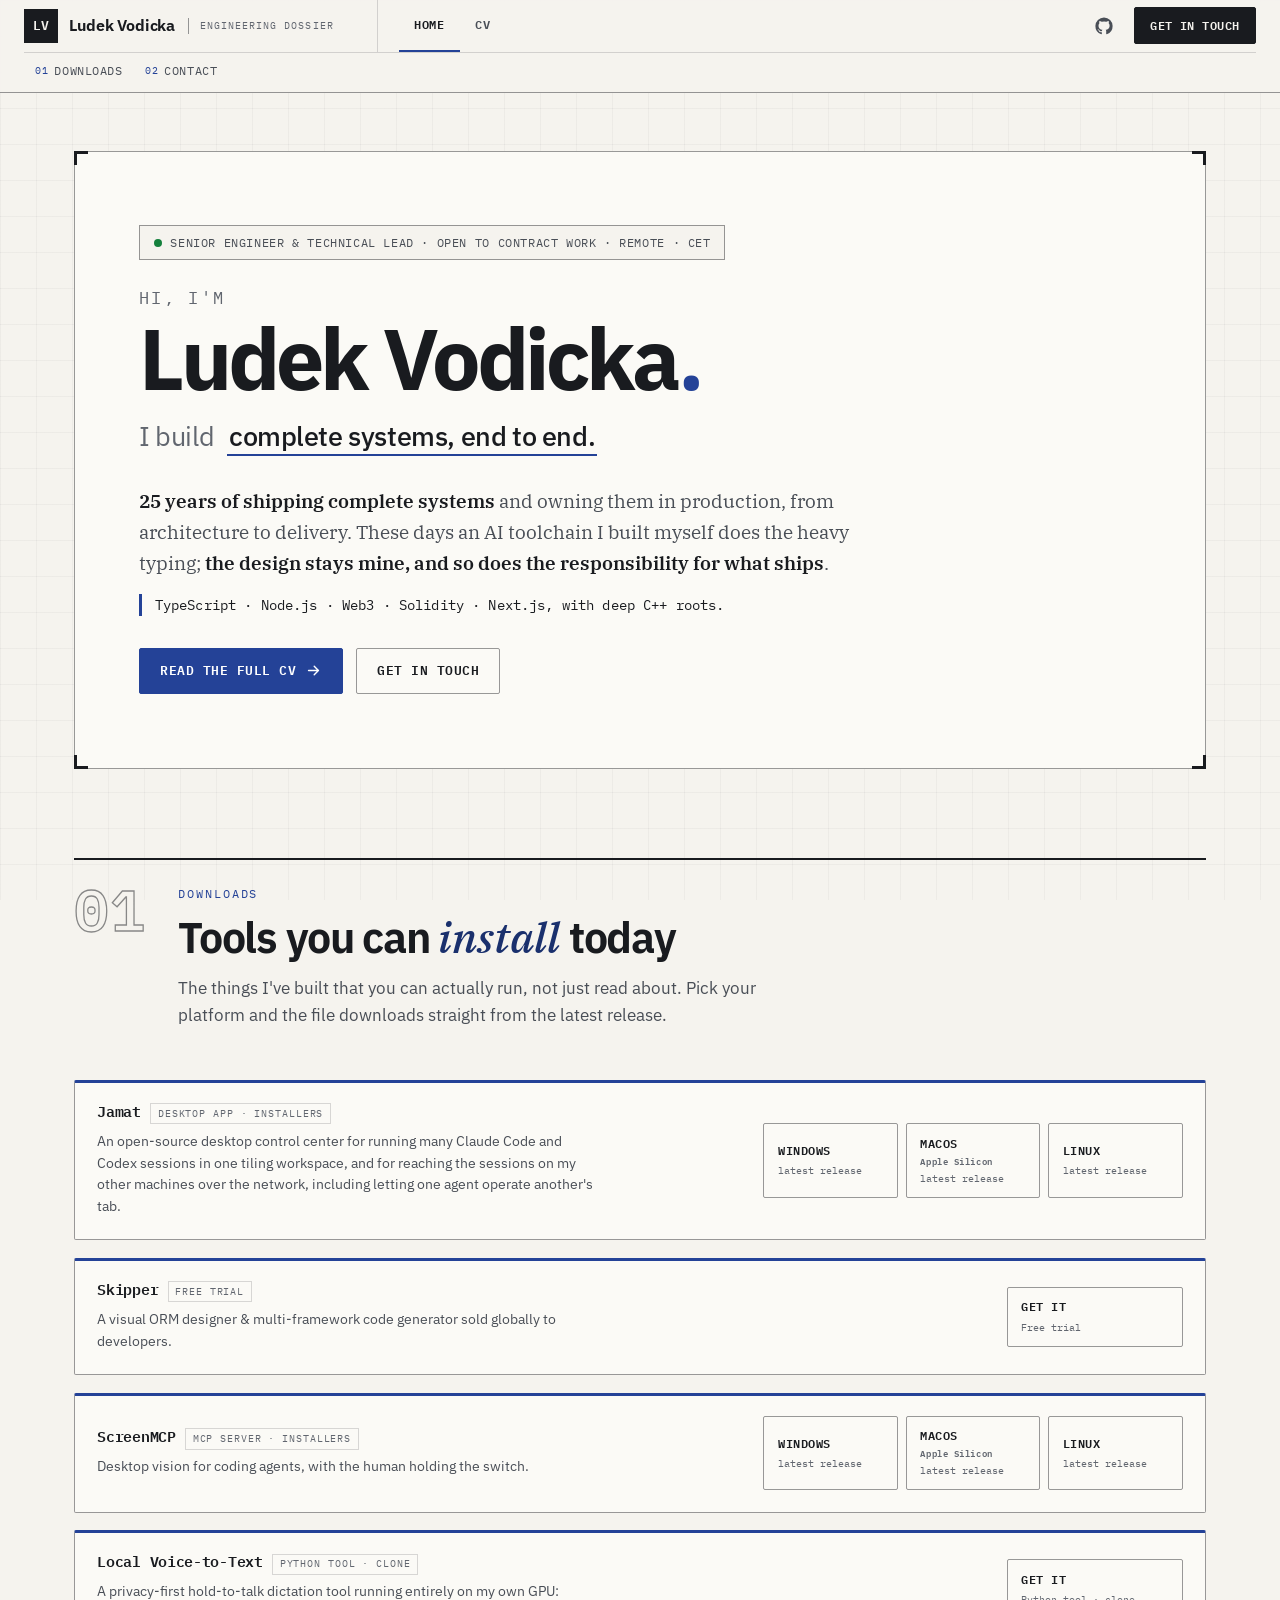
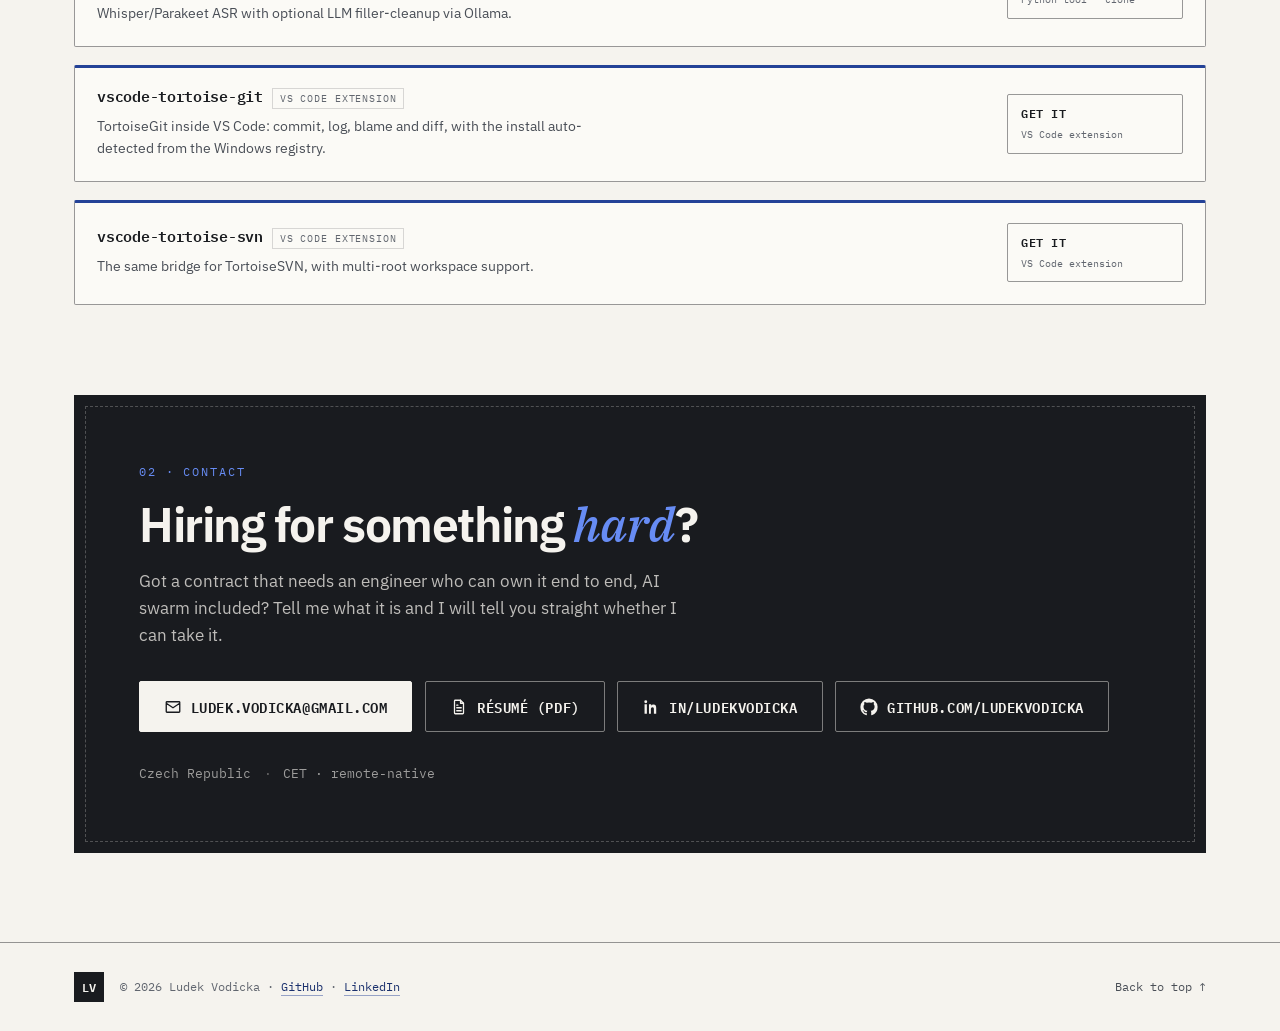
==== index.html @ 49178c76 "Drop the Projects tab Everything it showed was already on the CV: the same 27 cards behind the All f" ====
<!DOCTYPE html>
<html lang="en">
<head>
  <meta charset="UTF-8" />
  <meta name="viewport" content="width=device-width, initial-scale=1.0" />
  <title>Ludek Vodicka · Senior Full-Stack Engineer · TypeScript · Web3 · C++ roots</title>
  <meta name="description" content="Ludek Vodicka, senior engineer with 25 years of shipped production code. TypeScript, Node.js, Web3 and Next.js on deep C++ roots. CTO of Moonhill Capital; built Skipper ($1M+ revenue). I ship faster with AI agent tooling I built myself. Open to contract work." />
  <meta property="og:title" content="Ludek Vodicka · Senior Full-Stack Engineer · TypeScript · Web3 · C++ roots" />
  <meta property="og:description" content="25 years of shipping production code: a $1M+ dev tool in C++, $10M+ raised on Web3 platforms I built as CTO. Today I ship faster with AI tooling I wrote myself. Open to contract work." />
  <meta property="og:type" content="website" />
  <meta property="og:url" content="https://ludekvodicka.github.io/" />
  <meta property="og:image" content="https://ludekvodicka.github.io/assets/img/og-cover.png" />
  <meta property="og:image:width" content="1200" />
  <meta property="og:image:height" content="630" />
  <meta property="og:image:alt" content="Ludek Vodicka, senior engineer open to contract work. TypeScript, Solidity, Web3, deep C++ roots." />
  <meta name="twitter:card" content="summary_large_image" />
  <link rel="canonical" href="https://ludekvodicka.github.io/" />

  <link rel="preconnect" href="https://fonts.googleapis.com" />
  <link rel="preconnect" href="https://fonts.gstatic.com" crossorigin />
  <link href="https://fonts.googleapis.com/css2?family=IBM+Plex+Mono:wght@400;500;600&family=IBM+Plex+Sans:wght@400;500;600;700&family=IBM+Plex+Serif:ital,wght@0,400;1,400;1,500&display=swap" rel="stylesheet" />

  <link rel="icon" href="data:image/svg+xml,%3Csvg xmlns='http://www.w3.org/2000/svg' viewBox='0 0 100 100'%3E%3Crect width='100' height='100' fill='%23f5f3ee'/%3E%3Crect x='7' y='7' width='86' height='86' fill='none' stroke='%23191b1f' stroke-width='6'/%3E%3Ctext x='50' y='68' font-family='monospace' font-size='44' font-weight='700' text-anchor='middle' fill='%23244297'%3ELV%3C/text%3E%3C/svg%3E" />

  <script type="application/ld+json">
  {
    "@context": "https://schema.org",
    "@type": "Person",
    "name": "Ludek Vodicka",
    "jobTitle": "Senior Full-Stack Engineer",
    "url": "https://ludekvodicka.github.io/",
    "email": "mailto:ludek.vodicka@gmail.com",
    "address": { "@type": "PostalAddress", "addressCountry": "CZ" },
    "sameAs": [
      "https://github.com/ludekvodicka",
      "https://www.linkedin.com/in/ludekvodicka/"
    ],
    "knowsAbout": ["TypeScript", "Solidity", "Web3", "Next.js", "Node.js", "C++", "Qt"]
  }
  </script>

  <link rel="stylesheet" href="assets/css/styles.css" />

  <script async data-id="101509832" src="//static.getclicky.com/js"></script>
</head>
<body data-page="home">
  <!-- SHARED SHELL: keep in sync across index.html / cv.html.
       Per-page differences: the tab carrying aria-current, the .topnav items,
       and body[data-page]. Everything else in the marked blocks is verbatim. -->
  <noscript>
    <div class="noscript">
      <p><strong>This page renders its content with JavaScript</strong>, which is switched off in your
      browser, so most of it is not visible. My work history and contact details are on
      <a href="https://www.linkedin.com/in/ludekvodicka/">LinkedIn</a>, my code is on
      <a href="https://github.com/ludekvodicka">GitHub</a>, and you can reach me at
      <a href="mailto:ludek.vodicka@gmail.com">ludek.vodicka@gmail.com</a>.</p>
    </div>
  </noscript>
  <a class="skiplink" href="#top">Skip to content</a>
  <div class="progress" id="progress" aria-hidden="true"></div>

  <!-- ===================== MASTHEAD / NAV ===================== -->
  <header class="topbar" id="topbar">
    <div class="topbar__inner">
      <a href="index.html" class="brand" aria-label="Home">
        <span class="brand__mark">LV</span>
        <span class="brand__name">Ludek Vodicka</span>
        <span class="brand__doc">engineering dossier</span>
      </a>
      <nav class="tabnav" aria-label="Site">
        <a href="index.html" aria-current="page">Home</a>
        <a href="cv.html">CV</a>
      </nav>
      <div class="topbar__side">
        <a href="https://github.com/ludekvodicka" class="topbar__gh" target="_blank" rel="noopener" aria-label="GitHub (opens in a new tab)">
          <svg viewBox="0 0 24 24" width="18" height="18" fill="currentColor" aria-hidden="true"><path d="M12 .5A11.5 11.5 0 0 0 .5 12a11.5 11.5 0 0 0 7.86 10.92c.58.1.79-.25.79-.56 0-.28-.01-1.02-.02-2-3.19.7-3.87-1.54-3.87-1.54-.52-1.33-1.28-1.68-1.28-1.68-1.05-.72.08-.7.08-.7 1.16.08 1.77 1.19 1.77 1.19 1.03 1.77 2.7 1.26 3.36.96.1-.75.4-1.26.73-1.55-2.55-.29-5.23-1.28-5.23-5.69 0-1.26.45-2.28 1.19-3.09-.12-.29-.52-1.46.11-3.05 0 0 .97-.31 3.18 1.18a11 11 0 0 1 5.8 0c2.2-1.49 3.17-1.18 3.17-1.18.63 1.59.23 2.76.12 3.05.74.81 1.18 1.83 1.18 3.09 0 4.42-2.69 5.39-5.25 5.68.41.36.78 1.06.78 2.14 0 1.55-.01 2.8-.01 3.18 0 .31.2.67.8.55A11.5 11.5 0 0 0 23.5 12 11.5 11.5 0 0 0 12 .5z"/></svg>
        </a>
        <a href="#contact" class="btn btn--ink btn--sm topbar__cta">Get in touch</a>
      </div>
      <nav class="topnav" aria-label="Sections">
        <a href="#downloads"><i>01</i>Downloads</a>
        <a href="#contact"><i>02</i>Contact</a>
      </nav>
    </div>
  </header>
  <!-- END SHARED SHELL -->

  <main id="top">
    <!-- ===================== HERO ===================== -->
    <section class="hero" id="hero">
      <div class="sheet reveal">
        <span class="sheet__corner sheet__corner--tl" aria-hidden="true"></span>
        <span class="sheet__corner sheet__corner--tr" aria-hidden="true"></span>
        <span class="sheet__corner sheet__corner--bl" aria-hidden="true"></span>
        <span class="sheet__corner sheet__corner--br" aria-hidden="true"></span>
        <p class="hero__eyebrow">
          <span class="status-dot" aria-hidden="true"></span>
          Senior engineer &amp; technical lead · open to contract work · remote · CET
        </p>
        <h1 class="hero__title">
          <span class="hero__hi">Hi, I'm</span>
          <span class="hero__name">Ludek Vodicka<span class="hero__dot">.</span></span>
        </h1>
        <h2 class="hero__role">
          <span class="hero__role-static">I build</span>
          <span class="hero__role-fixed">complete systems, end to end.</span>
        </h2>
        <p class="hero__lead">
          <strong>25 years of shipping complete systems</strong> and owning them in production,
          from architecture to delivery. These days an AI toolchain I built myself does the
          heavy typing; <strong>the design stays mine, and so does the responsibility for what ships</strong>.
        </p>
        <p class="hero__stackline">TypeScript · Node.js · Web3 · Solidity · Next.js, with deep C++ roots.</p>
        <div class="hero__cta">
          <a href="cv.html" class="btn btn--accent">Read the full CV
            <svg viewBox="0 0 24 24" width="17" height="17" aria-hidden="true"><path d="M5 12h14M13 6l6 6-6 6" fill="none" stroke="currentColor" stroke-width="2" stroke-linecap="round" stroke-linejoin="round"/></svg></a>
          <a href="#contact" class="btn btn--line">Get in touch</a>
        </div>
      </div>
    </section>

    <!-- ===================== DOWNLOADS ===================== -->
    <section class="section downloads" id="downloads">
      <header class="section__head reveal">
        <span class="section__no" aria-hidden="true">01</span>
        <div class="section__headbody">
          <p class="section__kicker">Downloads</p>
          <h2 class="section__title">Tools you can <em>install</em> today</h2>
          <p class="section__sub">
            The things I've built that you can actually run, not just read about. Pick your
            platform and the file downloads straight from the latest release.
          </p>
        </div>
      </header>
      <div class="dl-list" id="downloadsList"><!-- injected --></div>
    </section>

    <!-- ===================== CONTACT ===================== -->
    <section class="section contact" id="contact">
      <div class="contact__panel reveal">
        <p class="contact__kicker">02 · Contact</p>
        <h2 class="contact__title">Hiring for something <em>hard</em>?</h2>
        <p class="contact__sub">Got a contract that needs an engineer who can own it end to end, AI swarm included? Tell me what it is and I will tell you straight whether I can take it.</p>
        <div class="contact__actions">
          <a href="mailto:ludek.vodicka@gmail.com" class="btn btn--paper btn--lg">
            <svg viewBox="0 0 24 24" width="18" height="18" aria-hidden="true"><path d="M3 7l9 6 9-6M4 5h16a1 1 0 011 1v12a1 1 0 01-1 1H4a1 1 0 01-1-1V6a1 1 0 011-1z" fill="none" stroke="currentColor" stroke-width="1.8" stroke-linecap="round" stroke-linejoin="round"/></svg>
            ludek.vodicka@gmail.com
          </a>
          <a href="assets/cv/Ludek-Vodicka-CV.pdf" target="_blank" rel="noopener" class="btn btn--paperline btn--lg" aria-label="Résumé (PDF, opens in a new tab)">
            <svg viewBox="0 0 24 24" width="18" height="18" fill="none" stroke="currentColor" stroke-width="1.7" stroke-linecap="round" stroke-linejoin="round" aria-hidden="true"><path d="M14 3H7a1 1 0 0 0-1 1v16a1 1 0 0 0 1 1h10a1 1 0 0 0 1-1V7z"/><path d="M14 3v4h4M9 13h6M9 17h6M9 9.5h1.5"/></svg>
            Résumé (PDF)
          </a>
          <a href="https://www.linkedin.com/in/ludekvodicka/" target="_blank" rel="noopener" class="btn btn--paperline btn--lg">
            <svg viewBox="0 0 24 24" width="18" height="18" fill="currentColor" aria-hidden="true"><path d="M6.94 5a1.94 1.94 0 11-3.88 0 1.94 1.94 0 013.88 0zM3.4 8.4h3.1V21H3.4V8.4zM9.3 8.4h2.97v1.72h.04c.41-.78 1.42-1.6 2.93-1.6 3.13 0 3.71 2.06 3.71 4.74V21h-3.1v-5.6c0-1.34-.02-3.06-1.86-3.06-1.87 0-2.15 1.46-2.15 2.96V21H9.3V8.4z"/></svg>
            in/ludekvodicka
          </a>
          <a href="https://github.com/ludekvodicka" target="_blank" rel="noopener" class="btn btn--paperline btn--lg">
            <svg viewBox="0 0 24 24" width="18" height="18" fill="currentColor" aria-hidden="true"><path d="M12 .5A11.5 11.5 0 0 0 .5 12a11.5 11.5 0 0 0 7.86 10.92c.58.1.79-.25.79-.56 0-.28-.01-1.02-.02-2-3.19.7-3.87-1.54-3.87-1.54-.52-1.33-1.28-1.68-1.28-1.68-1.05-.72.08-.7.08-.7 1.16.08 1.77 1.19 1.77 1.19 1.03 1.77 2.7 1.26 3.36.96.1-.75.4-1.26.73-1.55-2.55-.29-5.23-1.28-5.23-5.69 0-1.26.45-2.28 1.19-3.09-.12-.29-.52-1.46.11-3.05 0 0 .97-.31 3.18 1.18a11 11 0 0 1 5.8 0c2.2-1.49 3.17-1.18 3.17-1.18.63 1.59.23 2.76.12 3.05.74.81 1.18 1.83 1.18 3.09 0 4.42-2.69 5.39-5.25 5.68.41.36.78 1.06.78 2.14 0 1.55-.01 2.8-.01 3.18 0 .31.2.67.8.55A11.5 11.5 0 0 0 23.5 12 11.5 11.5 0 0 0 12 .5z"/></svg>
            github.com/ludekvodicka
          </a>
        </div>
        <ul class="contact__meta">
          <li>Czech Republic</li>
          <li>CET · remote-native</li>
        </ul>
      </div>
    </section>
  </main>

  <!-- SHARED SHELL: footer -->
  <footer class="footer">
    <div class="footer__inner">
      <span class="footer__mark">LV</span>
      <p>© <span id="year"></span> Ludek Vodicka · <a href="https://github.com/ludekvodicka" class="ilink" target="_blank" rel="noopener">GitHub</a> · <a href="https://www.linkedin.com/in/ludekvodicka/" class="ilink" target="_blank" rel="noopener">LinkedIn</a></p>
      <a href="#top" class="footer__top">Back to top ↑</a>
    </div>
  </footer>
  <!-- END SHARED SHELL -->

  <script defer src="assets/js/data.js"></script>
  <script defer src="assets/js/main.js"></script>
</body>
</html>
---- assets/css/styles.css ----
/* =========================================================================
   Ludek Vodicka - portfolio
   "Engineering dossier": technical print aesthetic, paper + ink + one accent.
   Accent #244297 on warm paper, 8.23:1. IBM Plex family, hairlines, square
   corners, numbered sections, figure captions.
   ========================================================================= */

:root {
  /* ---- paper tone: warm (default) ---- */
  --paper: #f5f3ee;
  --paper-2: #edeae2;
  --card: #fbfaf6;
  --chip: #1f2126;

  --ink: #191b1f;
  --ink-dim: #494e56;
  --ink-mute: #61666f;

  --line: rgba(25, 27, 31, 0.16);
  --line-strong: rgba(25, 27, 31, 0.44);

  /* ---- accent: #244297 on warm paper, 8.23:1 ---- */
  --accent: #244297;
  --accent-deep: #1a306d;
  --accent-bright: #678cf4;
  --accent-panel: #121b35;

  --accent-soft: color-mix(in srgb, var(--accent) 7%, transparent);
  --accent-line: color-mix(in srgb, var(--accent) 40%, transparent);
  --panel: var(--ink);

  /* communication channels (light-adapted) */
  --ch-user: #b45309;
  --ch-app: #0e7490;
  --ch-data: #047857;
  --ch-chain: #4338ca;
  --ch-ai: #be185d;
  --ch-infra: #64748b;

  /* project category marks */
  --cat-ai: #be185d;
  --cat-web3: #6d28d9;
  --cat-backend: #0e7490;
  --cat-web: #0ea5e9;
  --cat-desktop: #57606e;
  --cat-iot: #047857;
  --cat-tools: #4d7c0f;
  --cat-company: #b45309;

  --maxw: 1180px;
  --ease: cubic-bezier(0.22, 1, 0.36, 1);

  --font-sans: "IBM Plex Sans", system-ui, -apple-system, sans-serif;
  --font-mono: "IBM Plex Mono", ui-monospace, "Cascadia Mono", monospace;
  --font-serif: "IBM Plex Serif", Georgia, serif;
}


*, *::before, *::after { box-sizing: border-box; }
html { scroll-behavior: smooth; -webkit-text-size-adjust: 100%; }
@media (prefers-reduced-motion: reduce) {
  html { scroll-behavior: auto; }
  *, *::before, *::after { animation-duration: 0.001ms !important; animation-iteration-count: 1 !important; transition-duration: 0.001ms !important; }
}
body {
  margin: 0;
  font-family: var(--font-sans);
  color: var(--ink);
  background: var(--paper);
  line-height: 1.6;
  overflow-x: hidden;
  -webkit-font-smoothing: antialiased;
  text-rendering: optimizeLegibility;
}
/* faint millimeter-paper grid across the page */
body::before {
  content: "";
  position: fixed;
  inset: 0;
  z-index: -1;
  pointer-events: none;
  background-image:
    linear-gradient(rgba(25, 27, 31, 0.035) 1px, transparent 1px),
    linear-gradient(90deg, rgba(25, 27, 31, 0.035) 1px, transparent 1px);
  background-size: 36px 36px;
}
h1, h2, h3, h4 { font-family: var(--font-sans); font-weight: 650; line-height: 1.12; margin: 0; letter-spacing: -0.02em; }
p { margin: 0 0 1rem; }
a { color: inherit; text-decoration: none; }
ul, ol { margin: 0; padding: 0; list-style: none; }
::selection { background: color-mix(in srgb, var(--accent) 22%, transparent); }
:focus-visible { outline: 2px solid var(--accent); outline-offset: 3px; }

.ilink { color: var(--accent-deep); border-bottom: 1px solid color-mix(in srgb, var(--accent) 45%, transparent); padding-bottom: 1px; }
.ilink:hover { color: var(--accent); border-bottom-color: var(--accent); }

.skiplink {
  position: fixed; top: -60px; left: 1rem; z-index: 200;
  padding: 0.6rem 1rem; background: var(--ink); color: var(--paper);
  font-family: var(--font-mono); font-size: 0.8rem;
  transition: top 0.2s var(--ease);
}
.skiplink:focus-visible { top: 0.6rem; }

.progress {
  position: fixed; top: 0; left: 0; height: 2px; width: 100%;
  background: var(--accent); transform: scaleX(0); transform-origin: 0 50%;
  z-index: 120;
}

/* ---- buttons ---- */
.btn {
  --py: 0.72rem; --px: 1.25rem;
  display: inline-flex; align-items: center; gap: 0.55rem;
  padding: var(--py) var(--px);
  border-radius: 2px;
  font-family: var(--font-mono); font-weight: 600; font-size: 0.82rem;
  letter-spacing: 0.04em; text-transform: uppercase;
  cursor: pointer; border: 1px solid transparent; white-space: nowrap;
  transition: transform 0.2s var(--ease), box-shadow 0.2s var(--ease), background 0.2s, color 0.2s, border-color 0.2s;
}
.btn svg { flex: none; transition: transform 0.2s var(--ease); }
.btn--accent { background: var(--accent); color: #fff; border-color: var(--accent); }
.btn--accent:hover { transform: translate(-2px, -2px); box-shadow: 4px 4px 0 rgba(25, 27, 31, 0.85); }
.btn--accent:hover svg { transform: translateX(3px); }
.btn--line { background: transparent; color: var(--ink); border-color: var(--line-strong); }
.btn--line:hover { transform: translate(-2px, -2px); box-shadow: 4px 4px 0 rgba(25, 27, 31, 0.16); border-color: var(--ink); }
.btn--ink { background: var(--ink); color: var(--paper); border-color: var(--ink); }
.btn--ink:hover { background: var(--accent); border-color: var(--accent); color: #fff; }
.btn--paper { background: var(--paper); color: var(--ink); border-color: var(--paper); }
.btn--paper:hover { transform: translate(-2px, -2px); box-shadow: 4px 4px 0 color-mix(in srgb, var(--accent-bright) 55%, transparent); }
.btn--paperline { background: transparent; color: var(--paper); border-color: color-mix(in srgb, var(--paper) 45%, transparent); }
.btn--paperline:hover { border-color: var(--paper); background: color-mix(in srgb, var(--paper) 8%, transparent); }
.btn--sm { --py: 0.5rem; --px: 0.95rem; font-size: 0.74rem; }
.btn--lg { --py: 0.85rem; --px: 1.5rem; font-size: 0.86rem; }

/* =========================================================================
   TOPBAR
   ========================================================================= */
.topbar {
  position: sticky; top: 0; z-index: 90;
  background: color-mix(in srgb, var(--paper) 94%, transparent);
  border-bottom: 1px solid var(--line-strong);
  backdrop-filter: blur(4px);
}
.topbar__inner {
  max-width: 1320px; margin: 0 auto; padding: 0 1.5rem;
  display: flex; flex-wrap: wrap; align-items: stretch; gap: 1.4rem; row-gap: 0; min-height: 58px;
}
.brand { display: flex; align-items: center; gap: 0.7rem; margin-right: auto; order: 1; padding: 0.55rem 0; }
.brand__mark {
  display: grid; place-items: center; width: 34px; height: 34px;
  background: var(--ink); color: var(--paper);
  font-family: var(--font-mono); font-weight: 600; font-size: 0.82rem;
}
.brand:hover .brand__mark { background: var(--accent); }
.brand__name { font-weight: 650; font-size: 0.98rem; letter-spacing: -0.01em; }
.brand__doc {
  font-family: var(--font-mono); font-size: 0.64rem; letter-spacing: 0.1em;
  text-transform: uppercase; color: var(--ink-mute);
  border-left: 1px solid var(--line-strong); padding-left: 0.7rem; margin-left: 0.1rem;
}
.topnav { display: flex; align-items: stretch; overflow-x: auto; scrollbar-width: none; order: 3; flex-basis: 100%; border-top: 1px solid var(--line); }
.topnav::-webkit-scrollbar { display: none; }
.topnav a {
  display: inline-flex; align-items: center; gap: 0.38rem;
  padding: 0.6rem 0.7rem;
  font-family: var(--font-mono); font-size: 0.72rem; letter-spacing: 0.05em;
  text-transform: uppercase; color: var(--ink-dim);
  border-bottom: 2px solid transparent; white-space: nowrap;
}
.topnav a i { font-style: normal; color: var(--accent); font-size: 0.62rem; }
.topnav a:hover { color: var(--ink); border-bottom-color: var(--line-strong); }
.topnav a.is-active { color: var(--ink); border-bottom-color: var(--accent); }
.topbar__side { display: flex; align-items: center; gap: 0.8rem; order: 2; margin-left: auto; }
.topbar__gh { display: grid; place-items: center; width: 34px; height: 34px; color: var(--ink-dim); border: 1px solid transparent; }
.topbar__gh:hover { color: var(--ink); border-color: var(--line-strong); }

/* ---- tabs: the page level, above the section sub-menu ----
   The right-hand group is pushed over by .topbar__side's own margin-left:auto,
   so this row lays out correctly whether or not .tabnav is present. */
.brand { margin-right: 0; }
.tabnav {
  display: flex; align-items: stretch; order: 2;
  margin-left: 1.3rem;
  border-left: 1px solid var(--line); padding-left: 1.3rem;
}
.tabnav a {
  display: inline-flex; align-items: center; padding: 0 0.95rem;
  font-family: var(--font-mono); font-size: 0.78rem; font-weight: 600;
  letter-spacing: 0.06em; text-transform: uppercase; color: var(--ink-dim);
  border-bottom: 2px solid transparent;
}
.tabnav a:hover { color: var(--ink); border-bottom-color: var(--line-strong); }
.tabnav a[aria-current="page"] { color: var(--ink); border-bottom-color: var(--accent); }
.topbar__side { order: 3; }
.topnav { order: 4; }

/* =========================================================================
   SECTION PRIMITIVES
   ========================================================================= */
.section { max-width: var(--maxw); margin: 0 auto; padding: clamp(3.6rem, 7vw, 6rem) 1.5rem 0; }
.section__head {
  display: grid; grid-template-columns: auto 1fr; gap: 1.4rem 2rem;
  align-items: start;
  border-top: 2px solid var(--ink);
  padding-top: 1.4rem;
  margin-bottom: clamp(2rem, 4.5vw, 3.2rem);
}
.section__no {
  font-family: var(--font-mono); font-weight: 600;
  font-size: clamp(2.6rem, 5vw, 3.6rem); line-height: 0.9;
  color: transparent; -webkit-text-stroke: 1.3px rgba(25, 27, 31, 0.5);
  letter-spacing: 0.02em; user-select: none;
}
@supports not (-webkit-text-stroke: 1px black) {
  .section__no { color: rgba(25, 27, 31, 0.22); }
}
.section__kicker {
  font-family: var(--font-mono); font-size: 0.74rem; letter-spacing: 0.16em;
  text-transform: uppercase; color: var(--accent); margin: 0.15rem 0 0.55rem;
}
.section__title { font-size: clamp(1.8rem, 3.8vw, 2.7rem); letter-spacing: -0.03em; max-width: 22ch; }
.section__title em { font-family: var(--font-serif); font-style: italic; font-weight: 500; color: var(--accent-deep); letter-spacing: 0; }
.section__sub { color: var(--ink-dim); font-size: 1.04rem; margin: 0.9rem 0 0; max-width: 62ch; }
.section__sub strong { color: var(--ink); }

.reveal { opacity: 0; transform: translateY(16px); transition: opacity 0.6s var(--ease), transform 0.6s var(--ease); transition-delay: var(--d, 0ms); }
.reveal.is-visible { opacity: 1; transform: none; }

/* =========================================================================
   HERO
   ========================================================================= */
.hero { max-width: var(--maxw); margin: 0 auto; padding: clamp(2rem, 5vw, 3.6rem) 1.5rem 0; }
.sheet {
  position: relative;
  border: 1px solid var(--line-strong);
  background: var(--card);
  padding: clamp(2.2rem, 6vw, 4.6rem) clamp(1.4rem, 5vw, 4.2rem);
}
.sheet__corner { position: absolute; width: 14px; height: 14px; border: 0 solid var(--ink); }
.sheet__corner--tl { top: -1px; left: -1px; border-top-width: 3px; border-left-width: 3px; }
.sheet__corner--tr { top: -1px; right: -1px; border-top-width: 3px; border-right-width: 3px; }
.sheet__corner--bl { bottom: -1px; left: -1px; border-bottom-width: 3px; border-left-width: 3px; }
.sheet__corner--br { bottom: -1px; right: -1px; border-bottom-width: 3px; border-right-width: 3px; }

.hero__eyebrow {
  display: inline-flex; align-items: center; gap: 0.55rem;
  font-family: var(--font-mono); font-size: 0.76rem; letter-spacing: 0.05em;
  color: var(--ink-dim); text-transform: uppercase;
  border: 1px solid var(--line-strong); padding: 0.42rem 0.85rem;
  background: var(--paper); margin-bottom: 1.8rem;
}
.status-dot { width: 8px; height: 8px; border-radius: 50%; background: #15803d; animation: pulse 2.4s infinite; }
@keyframes pulse {
  0% { box-shadow: 0 0 0 0 rgba(21, 128, 61, 0.5); }
  70% { box-shadow: 0 0 0 8px rgba(21, 128, 61, 0); }
  100% { box-shadow: 0 0 0 0 rgba(21, 128, 61, 0); }
}
.hero__hi {
  display: block; font-family: var(--font-mono); font-weight: 400;
  font-size: clamp(0.9rem, 1.8vw, 1.05rem); letter-spacing: 0.14em;
  text-transform: uppercase; color: var(--ink-mute); margin-bottom: 0.5rem;
}
.hero__name { display: block; font-size: clamp(2.7rem, 7.5vw, 5.4rem); font-weight: 700; letter-spacing: -0.045em; line-height: 0.98; }
.hero__dot { color: var(--accent); }
.hero__role { font-size: clamp(1.15rem, 2.8vw, 1.7rem); font-weight: 500; margin: 1.3rem 0 1.5rem; min-height: 1.5em; letter-spacing: -0.015em; }
.hero__role-static { color: var(--ink-mute); font-weight: 400; }
/* --fixed is the home page's version: same treatment, no typing, no caret */
.hero__role-rotator, .hero__role-fixed {
  color: var(--ink); margin-left: 0.45rem;
  border-bottom: 2px solid var(--accent); padding: 0 2px 1px;
}
.hero__role-rotator::after { content: "▍"; color: var(--accent); animation: caret 1.1s steps(1) infinite; }
@keyframes caret { 50% { opacity: 0; } }
@media (prefers-reduced-motion: reduce) { .hero__role-rotator::after { content: none; } }
.hero__lead {
  font-family: var(--font-serif); font-size: clamp(1.02rem, 1.7vw, 1.18rem);
  color: var(--ink-dim); max-width: 66ch; margin-bottom: 0.9rem; line-height: 1.65;
}
.hero__lead strong { color: var(--ink); font-weight: 600; }
.hero__stackline {
  font-family: var(--font-mono); font-size: 0.86rem; color: var(--ink);
  letter-spacing: 0.01em; margin-bottom: 2rem;
  border-left: 3px solid var(--accent); padding-left: 0.8rem;
}
.hero__cta { display: flex; gap: 0.8rem; flex-wrap: wrap; }

/* =========================================================================
   STATS — spec strip
   ========================================================================= */
.stats { max-width: var(--maxw); margin: 0 auto; padding: clamp(2rem, 4.5vw, 3rem) 1.5rem 0; }
.stats__grid {
  display: grid; grid-template-columns: repeat(5, 1fr);
  border: 1px solid var(--line-strong); background: var(--card);
}
.stat { padding: 1.7rem 1.1rem 1.5rem; border-left: 1px solid var(--line); }
.stat:first-child { border-left: 0; }
.stat__num {
  font-family: var(--font-mono); font-weight: 600;
  font-size: clamp(1.7rem, 3.6vw, 2.5rem); letter-spacing: -0.04em;
  color: var(--ink); line-height: 1;
}
.stat__num .counter { color: var(--accent); }
.stat__label {
  color: var(--ink-mute); font-family: var(--font-mono); font-size: 0.7rem;
  letter-spacing: 0.06em; text-transform: uppercase; margin-top: 0.65rem; line-height: 1.5;
}

/* =========================================================================
   WORK — project ledger
   ========================================================================= */
.work__bar { display: flex; align-items: center; justify-content: space-between; gap: 0.7rem 1.4rem; flex-wrap: wrap; margin-bottom: 1.8rem; }
.work__filters { display: flex; flex-wrap: wrap; gap: 0.45rem; }
.chip-filter {
  font-family: var(--font-mono); font-size: 0.74rem; font-weight: 600;
  letter-spacing: 0.05em; text-transform: uppercase;
  color: var(--ink-dim); background: transparent;
  border: 1px solid var(--line-strong); border-radius: 2px;
  padding: 0.48rem 0.95rem; cursor: pointer;
  transition: color 0.2s, border-color 0.2s, background 0.2s;
}
.chip-filter:hover { color: var(--ink); border-color: var(--ink); background: rgba(25, 27, 31, 0.04); }
.chip-filter.is-active { color: var(--paper); background: var(--ink); border-color: var(--ink); }
/* top-tier keeps an accent outline even when another filter is selected */
.chip-filter[data-filter="top"] { color: var(--accent-deep); border-color: var(--accent); }
.chip-filter[data-filter="top"]:hover { color: var(--accent-deep); border-color: var(--accent-deep); background: var(--accent-soft); }
.chip-filter[data-filter="top"].is-active { background: var(--accent); border-color: var(--accent); color: #fff; }
.work__hint { display: inline-flex; align-items: center; gap: 0.5rem; font-family: var(--font-mono); font-size: 0.74rem; color: var(--ink-mute); margin: 0; }
.work__hint strong { color: var(--ink-dim); }
.work__hint-arrow { color: var(--accent); animation: hint-nudge 1.6s var(--ease) infinite; }
@keyframes hint-nudge { 0%, 100% { transform: translateX(0); opacity: 0.65; } 50% { transform: translateX(-5px); opacity: 1; } }
@media (prefers-reduced-motion: reduce) { .work__hint-arrow { animation: none; } }

.work__grid { display: grid; grid-template-columns: repeat(3, 1fr); gap: 1.1rem; }
.pcard {
  --cat: var(--cat-backend);
  position: relative; display: flex; flex-direction: column;
  background: var(--card); border: 1px solid var(--line-strong); border-radius: 2px;
  border-top: 3px solid var(--cat);
  padding: 1.4rem 1.4rem 1.5rem;
  transition: transform 0.25s var(--ease), box-shadow 0.25s var(--ease), border-color 0.25s;
}
.pcard--ai { --cat: var(--cat-ai); }
.pcard--web3 { --cat: var(--cat-web3); }
.pcard--backend { --cat: var(--cat-backend); }
.pcard--web { --cat: var(--cat-web); }
.pcard--desktop { --cat: var(--cat-desktop); }
.pcard--iot { --cat: var(--cat-iot); }
.pcard--tools { --cat: var(--cat-tools); }
.pcard--company { --cat: var(--cat-company); }
.pcard:hover { transform: translate(-2px, -2px); box-shadow: 5px 5px 0 rgba(25, 27, 31, 0.14); }
.pcard.is-hidden { display: none; }
.pcard__top { display: flex; align-items: center; justify-content: space-between; gap: 0.8rem; margin-bottom: 0.8rem; }
.pcard__cat {
  display: inline-flex; align-items: center; gap: 0.42rem;
  font-family: var(--font-mono); font-size: 0.64rem; letter-spacing: 0.08em;
  text-transform: uppercase; color: var(--ink-mute);
}
.pcard__cat::before { content: ""; width: 8px; height: 8px; background: var(--cat); flex: none; }
.pcard__metric {
  font-family: var(--font-mono); font-size: 0.68rem; font-weight: 600; color: var(--ink);
  padding: 0.22rem 0.55rem; border: 1px solid var(--line-strong); background: var(--paper);
  white-space: nowrap;
}
.pcard__tier {
  display: inline-block; font-family: var(--font-mono); font-size: 0.62rem;
  letter-spacing: 0.12em; text-transform: uppercase; color: var(--accent);
  margin-bottom: 0.35rem; font-weight: 600;
}
.pcard__flag { display: inline-block; font-family: var(--font-mono); font-size: 0.7rem; color: var(--accent-deep); margin-bottom: 0.35rem; }
.pcard__name { font-size: 1.24rem; margin-bottom: 0.55rem; letter-spacing: -0.02em; }
.pcard__blurb { color: var(--ink-dim); font-size: 0.9rem; margin-bottom: 0.8rem; flex-grow: 1; }
.pcard__highlight { font-family: var(--font-mono); font-size: 0.74rem; color: var(--ink-mute); margin-bottom: 0.9rem; line-height: 1.5; }
.pcard__tech { display: flex; flex-wrap: wrap; gap: 0.32rem; margin-top: auto; }
.pcard__tech li {
  font-family: var(--font-mono); font-size: 0.68rem; color: var(--ink-dim);
  padding: 0.2rem 0.5rem; border: 1px solid var(--line); background: var(--paper);
}
.pcard__links { display: flex; flex-wrap: wrap; gap: 0.4rem 0.9rem; margin-top: 0.9rem; }
.pcard__link {
  display: inline-flex; align-items: center; gap: 0.3rem;
  font-family: var(--font-mono); font-size: 0.74rem; font-weight: 600; color: var(--accent-deep);
  border-bottom: 1px solid var(--accent-line); padding-bottom: 1px;
}
.pcard__link:hover { color: var(--accent); border-bottom-color: var(--accent); }

/* =========================================================================
   OPEN SOURCE — repo index
   ========================================================================= */
.oss__list { display: grid; grid-template-columns: 1fr 1fr; gap: 1.1rem; }
.oss-row {
  display: grid; grid-template-columns: 1fr auto; gap: 0.2rem 1rem;
  background: var(--card); border: 1px solid var(--line-strong); border-radius: 2px;
  border-top: 3px solid var(--accent);
  padding: 1.25rem 1.4rem 1.35rem;
  align-items: start; transition: transform 0.25s var(--ease), box-shadow 0.25s var(--ease);
}
.oss-row:hover, .oss-row:focus-visible { transform: translate(-2px, -2px); box-shadow: 5px 5px 0 rgba(25, 27, 31, 0.14); }
.oss-row__head { display: flex; align-items: baseline; gap: 0.6rem; flex-wrap: wrap; }
.oss-row__name { font-family: var(--font-mono); font-size: 0.95rem; font-weight: 600; color: var(--ink); margin: 0; }
.oss-row:hover .oss-row__name { color: var(--accent-deep); }
.oss-row__tag { font-family: var(--font-mono); font-size: 0.62rem; letter-spacing: 0.09em; text-transform: uppercase; color: var(--ink-mute); border: 1px solid var(--line); padding: 0.1rem 0.4rem; }
.oss-row__side { display: flex; flex-direction: column; align-items: flex-end; gap: 0.35rem; text-align: right; }
.oss-row__lang { display: inline-flex; align-items: center; gap: 0.35rem; font-family: var(--font-mono); font-size: 0.66rem; color: var(--ink-mute); }
.oss-row__lang i { width: 8px; height: 8px; border-radius: 50%; }
.oss-row__desc { grid-column: 1 / -1; color: var(--ink-dim); font-size: 0.85rem; margin: 0.15rem 0 0; max-width: 58ch; }
.oss-row__go { grid-column: 1 / -1; font-family: var(--font-mono); font-size: 0.68rem; color: var(--accent-deep); opacity: 0; transition: opacity 0.2s; margin-top: 0.2rem; }
.oss-row:hover .oss-row__go, .oss-row:focus-visible .oss-row__go { opacity: 1; }
.oss__foot { margin-top: 1.6rem; font-family: var(--font-mono); font-size: 0.8rem; }
.oss__foot .ilink { display: inline-flex; align-items: center; gap: 0.35rem; }

/* =========================================================================
   DOWNLOADS — home strip; one row per tool, one button per platform
   ========================================================================= */
.dl-list { display: grid; gap: 1.1rem; }
.dl-row {
  display: grid; grid-template-columns: 1fr auto; gap: 1rem 1.8rem;
  background: var(--card); border: 1px solid var(--line-strong); border-radius: 2px;
  border-top: 3px solid var(--accent);
  padding: 1.25rem 1.4rem 1.35rem;
  align-items: center;
}
.dl-row__head { display: flex; align-items: baseline; gap: 0.6rem; flex-wrap: wrap; }
.dl-row__name { font-family: var(--font-mono); font-size: 0.95rem; font-weight: 600; color: var(--ink); margin: 0; }
.dl-row__kind {
  font-family: var(--font-mono); font-size: 0.62rem; letter-spacing: 0.09em;
  text-transform: uppercase; color: var(--ink-mute);
  border: 1px solid var(--line); padding: 0.1rem 0.4rem;
}
.dl-row__desc { color: var(--ink-dim); font-size: 0.85rem; margin: 0.4rem 0 0; max-width: 62ch; }
/* equal columns: swapping "latest release" for "v0.2.6 · 84 MB" must not resize a button */
.dl-row__actions { display: grid; grid-auto-flow: column; grid-auto-columns: 1fr; gap: 0.5rem; }
.dl-btn {
  display: grid; align-content: center; gap: 0.15rem;
  min-width: 8.4rem; padding: 0.6rem 0.85rem;
  border: 1px solid var(--line-strong); border-radius: 2px;
  transition: transform 0.2s var(--ease), box-shadow 0.2s var(--ease), border-color 0.2s;
}
.dl-btn:hover, .dl-btn:focus-visible {
  border-color: var(--ink); transform: translate(-2px, -2px);
  box-shadow: 4px 4px 0 rgba(25, 27, 31, 0.16);
}
.dl-btn__plat {
  font-family: var(--font-mono); font-size: 0.78rem; font-weight: 600;
  letter-spacing: 0.04em; text-transform: uppercase; color: var(--ink);
}
/* the arch qualifier is never rewritten by the release fetch, unlike __meta */
.dl-btn__note { display: block; font-style: normal; font-size: 0.58rem; letter-spacing: 0.06em; color: var(--ink-mute); text-transform: none; }
.dl-btn__meta { font-family: var(--font-mono); font-size: 0.64rem; color: var(--ink-mute); }
.dl-btn--single { min-width: 11rem; }

/* =========================================================================
   SECURITY
   ========================================================================= */
.security__grid { display: grid; grid-template-columns: repeat(4, 1fr); gap: 1.1rem; }
.sec-card { background: var(--card); border: 1px solid var(--line-strong); border-radius: 2px; padding: 1.4rem 1.3rem; transition: transform 0.25s var(--ease), box-shadow 0.25s var(--ease); }
.sec-card:hover { transform: translate(-2px, -2px); box-shadow: 5px 5px 0 rgba(25, 27, 31, 0.12); }
.sec-card__icon {
  width: 40px; height: 40px; display: grid; place-items: center;
  border: 1px solid var(--line-strong); color: var(--accent); background: var(--paper);
  margin-bottom: 0.95rem;
}
.sec-card__icon svg { width: 22px; height: 22px; }
.sec-card h3 { font-size: 1.06rem; margin-bottom: 0.45rem; }
.sec-card p { color: var(--ink-dim); font-size: 0.88rem; margin-bottom: 1rem; }
.sec-card__tags { display: flex; flex-wrap: wrap; gap: 0.3rem; }
.sec-card__tags li { font-family: var(--font-mono); font-size: 0.64rem; color: var(--ink-mute); padding: 0.18rem 0.45rem; border: 1px solid var(--line); }

/* =========================================================================
   FIGURES (diagram + word cloud)
   ========================================================================= */
.figure { margin: 0; }
.figure__cap {
  font-family: var(--font-mono); font-size: 0.76rem; color: var(--ink-mute);
  letter-spacing: 0.02em; margin-bottom: 0.6rem;
}
.figure__no { color: var(--accent); font-weight: 600; text-transform: uppercase; letter-spacing: 0.1em; margin-right: 0.5rem; }
.figure__legend {
  display: flex; flex-wrap: wrap; gap: 0.45rem 1.15rem;
  margin-top: 0.8rem; font-family: var(--font-mono); font-size: 0.72rem; color: var(--ink-dim);
}
.figure__legend span, .figure__legend .lg { display: inline-flex; align-items: center; gap: 0.4rem; }
.figure__legend i { width: 9px; height: 9px; flex: none; }
.lg--user i { background: var(--ch-user); }
.lg--app i { background: var(--ch-app); }
.lg--data i { background: var(--ch-data); }
.lg--chain i { background: var(--ch-chain); }
.lg--ai i { background: var(--ch-ai); }
.lg--infra i { background: var(--ch-infra); }

/* =========================================================================
   ARCHITECTURE MAP — datasheet figure
   ========================================================================= */
.archmap {
  position: relative;
  height: clamp(500px, 64vh, 660px);
  border: 1px solid var(--line-strong);
  background:
    linear-gradient(rgba(25, 27, 31, 0.045) 1px, transparent 1px),
    linear-gradient(90deg, rgba(25, 27, 31, 0.045) 1px, transparent 1px),
    var(--card);
  background-size: 28px 28px, 28px 28px, auto;
  overflow: hidden;
}
.archmap__lines { position: absolute; inset: 0; width: 100%; height: 100%; overflow: visible; z-index: 1; }
.archmap__line { stroke-width: 1.2; transition: stroke-opacity 0.25s; stroke-opacity: 0.45; }
.archmap__line.tier-flow { stroke: var(--ch-app); }
.archmap__line.tier-user { stroke: var(--ch-user); }
.archmap__line.tier-ai { stroke: var(--ch-ai); }
.archmap__line.tier-web3 { stroke: var(--ch-chain); }
.archmap__line.tier-data { stroke: var(--ch-data); }
.archmap__line.tier-infra { stroke: var(--ch-infra); }
.archmap__line.is-grouplink { stroke-width: 1.6; stroke-dasharray: 5 4; }
.archmap.has-hover .archmap__line { stroke-opacity: 0.1; }
.archmap.has-hover .archmap__line.is-lit { stroke-opacity: 1; stroke-width: 1.8; }

.arch-group {
  position: absolute; z-index: 0;
  border: 1px dashed rgba(var(--gacc), 0.55);
  background: rgba(var(--gacc), 0.045);
  pointer-events: none;
}
.arch-group__label {
  position: absolute; top: -9px; left: 12px;
  font-family: var(--font-mono); font-size: 0.62rem; font-weight: 600;
  letter-spacing: 0.08em; text-transform: uppercase;
  color: rgb(var(--gacc));
  background: var(--card); padding: 1px 8px;
  border: 1px solid rgba(var(--gacc), 0.55);
  white-space: nowrap;
}

.arch-node {
  --acc: 73, 78, 86;
  position: absolute; transform: translate(-50%, -50%);
  display: flex; flex-direction: column; align-items: center; gap: 0.32rem;
  text-align: center; z-index: 2; width: max-content;
  transition: opacity 0.25s var(--ease);
}
.arch-node.tier-ai { --acc: 190, 24, 93; }
.arch-node.tier-web { --acc: 14, 165, 233; }
.arch-node.tier-api { --acc: 14, 116, 144; }
.arch-node.tier-data { --acc: 4, 120, 87; }
.arch-node.tier-web3 { --acc: 67, 56, 202; }
.arch-chip {
  width: 40px; height: 40px; display: grid; place-items: center;
  background: var(--chip); border: 1px solid rgba(25, 27, 31, 0.7); border-radius: 6px;
  box-shadow: 2px 2px 0 rgba(25, 27, 31, 0.18);
  transition: transform 0.2s, box-shadow 0.2s, border-color 0.2s;
}
.arch-chip .ic { width: 21px; height: 21px; display: block; }
.arch-chip .ic--glyph { color: #eceef2; display: grid; place-items: center; }
.arch-chip .ic--glyph svg { width: 21px; height: 21px; }
.arch-subs { display: flex; gap: 3px; background: var(--chip); border-radius: 4px; padding: 2px 5px; }
.ic--sub { width: 13px; height: 13px; opacity: 0.8; }
.arch-role {
  font-family: var(--font-mono); font-size: 0.68rem; color: var(--ink-dim);
  white-space: nowrap; background: color-mix(in srgb, var(--card) 90%, transparent); padding: 0 5px; line-height: 1.4;
}
.arch-node.is-big .arch-chip { width: 47px; height: 47px; }
.arch-node.is-big .arch-chip .ic { width: 25px; height: 25px; }
.arch-node.is-hub .arch-chip { border-color: rgb(var(--acc)); box-shadow: 2px 2px 0 rgba(var(--acc), 0.4); }
.arch-node.is-hub .arch-role { color: var(--ink); font-weight: 600; }
.arch-node:hover .arch-chip, .arch-node.is-hot .arch-chip { transform: translate(-2px, -2px); box-shadow: 4px 4px 0 rgba(var(--acc), 0.5); border-color: rgb(var(--acc)); }
.archmap.has-hover .arch-node { opacity: 0.25; }
.archmap.has-hover .arch-node.is-lit, .archmap.has-hover .arch-node.is-hot { opacity: 1; }

.arch-badge {
  position: absolute; top: 10px; left: 12px; z-index: 5;
  display: inline-flex; align-items: center; gap: 0.45rem;
  padding: 0.24rem 0.65rem 0.24rem 0.3rem;
  border: 1px dashed var(--line-strong); background: color-mix(in srgb, var(--card) 92%, transparent);
  font-family: var(--font-mono); font-size: 0.66rem; color: var(--ink-dim);
  pointer-events: none;
}
.arch-badge__ic { width: 22px; height: 22px; display: grid; place-items: center; background: var(--chip); border-radius: 4px; }
.arch-badge__ic .ic { width: 16px; height: 16px; }
.arch-badge__label { white-space: nowrap; }

.archmap__hint {
  position: absolute; left: 50%; bottom: 10px; transform: translateX(-50%);
  font-family: var(--font-mono); font-size: 0.68rem; color: var(--ink-mute);
  background: color-mix(in srgb, var(--card) 92%, transparent); padding: 0.22rem 0.7rem;
  border: 1px solid var(--line); white-space: nowrap; z-index: 3;
}
.archmap__hint b { color: var(--ink-dim); font-weight: 600; }

.arch-packets { position: absolute; inset: 0; pointer-events: none; z-index: 3; }
.arch-packet { position: absolute; width: 7px; height: 7px; border-radius: 50%; transform: translate(-50%, -50%); background: var(--ch-app); border: 1px solid color-mix(in srgb, var(--card) 80%, transparent); will-change: left, top; }

/* =========================================================================
   STACK — spec rows
   ========================================================================= */
.stack__rows { border-top: 1px solid var(--line-strong); }
.stack-row { display: grid; grid-template-columns: 200px 1fr; gap: 1rem 2.4rem; padding: 1.5rem 0.2rem 1.6rem; border-bottom: 1px solid var(--line); }
.stack-row--core { border-left: 3px solid var(--accent); padding-left: 1.1rem; background: linear-gradient(90deg, var(--accent-soft), transparent 55%); }
.stack-row__era { font-family: var(--font-mono); font-size: 0.7rem; font-weight: 600; letter-spacing: 0.1em; text-transform: uppercase; color: var(--ink-mute); padding-top: 0.3rem; line-height: 1.6; }
.stack-row--core .stack-row__era { color: var(--accent); }
.stack-row__title { font-size: 1.3rem; margin-bottom: 0.45rem; }
.stack-row__blurb { color: var(--ink-dim); font-size: 0.94rem; margin-bottom: 0.95rem; max-width: 68ch; }
.stack-row__tags { display: flex; flex-wrap: wrap; gap: 0.35rem; }
.stack-row__tags li { font-family: var(--font-mono); font-size: 0.7rem; color: var(--ink-dim); padding: 0.24rem 0.55rem; border: 1px solid var(--line); background: var(--card); }
.stack-row--core .stack-row__tags li { border-color: color-mix(in srgb, var(--accent) 35%, transparent); color: var(--accent-deep); }

/* =========================================================================
   WORD CLOUD
   ========================================================================= */
.wordcloud__stage {
  position: relative; width: 100%; height: clamp(420px, 60vh, 620px);
  border: 1px solid var(--line-strong);
  background:
    linear-gradient(rgba(25, 27, 31, 0.04) 1px, transparent 1px),
    linear-gradient(90deg, rgba(25, 27, 31, 0.04) 1px, transparent 1px),
    var(--card);
  background-size: 28px 28px, 28px 28px, auto;
}
.wordcloud__stage svg text { transition: opacity 0.2s; }
.wordcloud__legend { justify-content: flex-start; }
.wordcloud__legend i { border-radius: 0; }
.wc-fallback { display: flex; flex-wrap: wrap; gap: 0.4rem 1rem; align-items: center; justify-content: center; height: 100%; padding: 1.5rem; line-height: 1.15; overflow: hidden; }
.wc-fallback span { font-family: var(--font-sans); }
.wc-tip {
  position: fixed; z-index: 120; transform: translate(-50%, -130%); pointer-events: none;
  background: var(--ink); color: var(--paper); border-radius: 2px;
  padding: 0.45rem 0.75rem; font-family: var(--font-mono); font-size: 0.76rem; white-space: nowrap;
  opacity: 0; transition: opacity 0.15s;
}
.wc-tip.is-on { opacity: 1; }
.wc-tip b { font-weight: 600; }

/* =========================================================================
   METHOD: how I work
   ========================================================================= */
.method__subhead { font-size: clamp(1.35rem, 2.8vw, 1.8rem); letter-spacing: -0.02em; margin: 2.6rem 0 0.6rem; }
.method__subhead::before { content: "— "; color: var(--accent); }
.method__line { color: var(--ink-dim); font-size: 0.98rem; max-width: 62ch; margin-bottom: 1.4rem; }

.workshift { border: 1px solid var(--line-strong); background: var(--card); padding: 1.5rem 1.7rem 1.35rem; margin-bottom: 1rem; }
.workshift__row { display: grid; grid-template-columns: 68px 1fr 240px; align-items: center; gap: 1.1rem; margin-bottom: 1.1rem; }
.workshift__row:last-child { margin-bottom: 0; }
.workshift__pct { font-family: var(--font-mono); font-weight: 600; font-size: 1.45rem; text-align: right; letter-spacing: -0.02em; }
.workshift__pct.wf-0 { color: var(--accent); }
.workshift__pct.wf-1 { color: var(--ink-mute); }
.workshift__pct.wf-2 { color: var(--ink); }
.workshift__track { height: 12px; background: var(--paper-2); border: 1px solid var(--line); overflow: hidden; }
.workshift__fill { display: block; height: 100%; width: 0; min-width: 5px; transition: width 1.1s var(--ease); transition-delay: var(--d, 0ms); }
.workshift.is-visible .workshift__fill { width: var(--w); }
.workshift__fill.wf-0 { background: var(--accent); }
.workshift__fill.wf-1 { background: repeating-linear-gradient(-45deg, var(--ink-dim) 0 4px, transparent 4px 8px); }
.workshift__fill.wf-2 { background: repeating-linear-gradient(-45deg, var(--accent-deep) 0 4px, transparent 4px 8px); }
.workshift__label { font-size: 0.93rem; color: var(--ink); }
.workshift__label em { display: block; font-style: normal; font-family: var(--font-mono); font-size: 0.72rem; color: var(--ink-mute); margin-top: 0.15rem; }

.process { display: grid; grid-template-columns: repeat(4, 1fr); border: 1px solid var(--line-strong); background: var(--card); counter-reset: step; }
.process__step { position: relative; padding: 1.6rem 1.4rem 1.7rem; border-left: 1px solid var(--line); }
.process__step:first-child { border-left: 0; }
.process__num {
  display: block; font-family: var(--font-mono); font-weight: 600; font-size: 1.9rem;
  line-height: 1; letter-spacing: -0.02em; color: transparent;
  -webkit-text-stroke: 1.1px var(--accent); margin-bottom: 0.8rem;
}
@supports not (-webkit-text-stroke: 1px black) { .process__num { color: var(--accent); } }
.process__title { font-size: 1.1rem; margin-bottom: 0.45rem; }
.process__desc { color: var(--ink-dim); font-size: 0.88rem; margin: 0; }

/* =========================================================================
   JOURNEY — ruled timeline
   ========================================================================= */
.timeline { position: relative; max-width: 860px; padding-left: 1.7rem; border-left: 2px solid var(--line-strong); }
.tl-item { position: relative; padding-bottom: 2rem; }
.tl-item:last-child { padding-bottom: 0.4rem; }
.tl-item__dot { position: absolute; left: calc(-1.7rem - 7px); top: 7px; width: 12px; height: 12px; background: var(--paper); border: 2px solid var(--ink-dim); }
.tl-item--now .tl-item__dot { border-color: var(--accent); background: var(--accent); }
.tl-item--core .tl-item__dot { border-color: var(--ink); }
.tl-item__period { font-family: var(--font-mono); font-size: 0.76rem; font-weight: 600; letter-spacing: 0.04em; color: var(--ink-mute); }
.tl-item--now .tl-item__period { color: var(--accent); }
.tl-item__role { font-size: 1.18rem; margin: 0.25rem 0 0.1rem; }
.tl-item__org { font-family: var(--font-mono); color: var(--ink-mute); font-size: 0.78rem; }
.tl-item__desc { color: var(--ink-dim); font-size: 0.93rem; margin: 0.6rem 0 0.8rem; max-width: 70ch; }
.tl-item__tags { display: flex; flex-wrap: wrap; gap: 0.35rem; }
.tl-item__tags li { font-family: var(--font-mono); font-size: 0.68rem; color: var(--ink-dim); padding: 0.2rem 0.5rem; border: 1px solid var(--line); background: var(--card); }

/* =========================================================================
   LOOKING
   ========================================================================= */
.looking__grid { display: grid; grid-template-columns: repeat(4, 1fr); gap: 1.1rem; }
.looking__card { background: var(--card); border: 1px solid var(--line-strong); border-radius: 2px; padding: 1.6rem 1.4rem; transition: transform 0.25s var(--ease), box-shadow 0.25s var(--ease); }
.looking__card:hover { transform: translate(-2px, -2px); box-shadow: 5px 5px 0 rgba(25, 27, 31, 0.12); }
.looking__icon { width: 44px; height: 44px; display: grid; place-items: center; border: 1px solid var(--line-strong); background: var(--paper); color: var(--accent); margin-bottom: 1rem; }
.looking__icon svg { width: 24px; height: 24px; }
.looking__card h3 { font-size: 1.14rem; margin-bottom: 0.45rem; }
.looking__card p { color: var(--ink-dim); font-size: 0.92rem; margin: 0; }

/* =========================================================================
   CONTACT + FOOTER
   ========================================================================= */
.contact { padding-bottom: clamp(3.6rem, 7vw, 6rem); }
.contact__panel {
  position: relative; background: var(--panel); color: var(--paper);
  padding: clamp(2.4rem, 6vw, 4.2rem) clamp(1.5rem, 5vw, 4rem);
  border: 1px solid var(--panel);
}
.contact__panel::before {
  content: ""; position: absolute; inset: 10px; pointer-events: none;
  border: 1px dashed color-mix(in srgb, var(--paper) 25%, transparent);
}
.contact__kicker { font-family: var(--font-mono); font-size: 0.74rem; letter-spacing: 0.16em; text-transform: uppercase; color: var(--accent-bright); margin-bottom: 1rem; }
.contact__title { font-size: clamp(1.9rem, 4.6vw, 3rem); letter-spacing: -0.03em; margin-bottom: 1rem; max-width: 20ch; }
.contact__title em { font-family: var(--font-serif); font-style: italic; font-weight: 500; color: var(--accent-bright); letter-spacing: 0; }
.contact__sub { color: color-mix(in srgb, var(--paper) 75%, transparent); font-size: 1.06rem; max-width: 56ch; margin-bottom: 2rem; }
.contact__actions { display: flex; gap: 0.8rem; flex-wrap: wrap; margin-bottom: 2rem; position: relative; }
.contact__meta { display: flex; gap: 0.6rem 2rem; flex-wrap: wrap; font-family: var(--font-mono); font-size: 0.8rem; color: color-mix(in srgb, var(--paper) 60%, transparent); }
.contact__meta li { position: relative; }
.contact__meta li + li::before { content: "·"; position: absolute; left: -1.2rem; color: color-mix(in srgb, var(--paper) 35%, transparent); }

.footer { border-top: 1px solid var(--line-strong); margin-top: 0; }
.footer__inner { max-width: var(--maxw); margin: 0 auto; padding: 1.8rem 1.5rem; display: flex; align-items: center; gap: 1rem; flex-wrap: wrap; color: var(--ink-mute); font-family: var(--font-mono); font-size: 0.76rem; }
.footer__mark { display: grid; place-items: center; width: 30px; height: 30px; background: var(--ink); color: var(--paper); font-weight: 600; font-size: 0.72rem; }
.footer__inner p { margin: 0; flex-grow: 1; }
.footer__top { color: var(--ink-dim); }
.footer__top:hover { color: var(--accent); }

/* =========================================================================
   RESPONSIVE
   ========================================================================= */
@media (max-width: 1200px) {
  .brand__doc { display: none; }
}
@media (max-width: 620px) {
  /* brand mark, three tabs and the CTA still have to share one row */
  .brand__name { display: none; }
  .tabnav { margin-left: 0.8rem; padding-left: 0.8rem; }
  .tabnav a { padding: 0 0.6rem; font-size: 0.72rem; }
}
@media (max-width: 1080px) {
  .work__grid { grid-template-columns: repeat(2, 1fr); }
  .security__grid, .looking__grid { grid-template-columns: repeat(2, 1fr); }
}
@media (max-width: 980px) {
  .oss__list { grid-template-columns: 1fr; }
  .stats__grid { grid-template-columns: repeat(2, 1fr); }
  .stat { border-left: 0; border-top: 1px solid var(--line); }
  .stat:nth-child(even) { border-left: 1px solid var(--line); }
  .stat:nth-child(-n+2) { border-top: 0; }
  .stat:last-child { grid-column: 1 / -1; border-left: 0; }
  .process { grid-template-columns: repeat(2, 1fr); }
  .process__step:nth-child(n+3) { border-top: 1px solid var(--line); }
  .process__step:nth-child(3) { border-left: 0; }
  .stack-row { grid-template-columns: 1fr; gap: 0.4rem; }
  .stack-row__era { padding-top: 0; }
}
@media (max-width: 760px) {
  .dl-row { grid-template-columns: 1fr; align-items: start; }
  .section__head { grid-template-columns: 1fr; gap: 0.5rem; }
  .section__no { font-size: 2.1rem; }
  .archmap { height: 540px; }
  .arch-chip { width: 36px; height: 36px; }
  .arch-chip .ic { width: 19px; height: 19px; }
  .arch-node.is-big .arch-chip { width: 42px; height: 42px; }
  .arch-role { font-size: 0.6rem; }
  .arch-group__label { font-size: 0.54rem; padding: 1px 5px; }
  .workshift__row { grid-template-columns: 56px 1fr; row-gap: 0.3rem; }
  .workshift__label { grid-column: 1 / -1; }
  .wordcloud__stage { height: 440px; }
}
@media (max-width: 600px) {
  /* three fixed-width platform buttons do not fit a phone row: let them wrap */
  .dl-row__actions { grid-auto-flow: row; grid-template-columns: repeat(auto-fit, minmax(7rem, 1fr)); }
  .dl-btn, .dl-btn--single { min-width: 0; }
  .work__grid, .security__grid, .looking__grid { grid-template-columns: 1fr; }
  .process { grid-template-columns: 1fr; }
  .process__step { border-left: 0; }
  .process__step:nth-child(n+2) { border-top: 1px solid var(--line); }
  .arch-role { white-space: normal; max-width: 72px; line-height: 1.15; }
  .arch-group__label { white-space: normal; max-width: calc(100% - 16px); line-height: 1.35; }
  .ic--sub { display: none; }
  .arch-subs { display: none; }
  .archmap__hint { display: none; }
  .hero__cta .btn { width: 100%; justify-content: center; }
  .contact__actions .btn { width: 100%; justify-content: center; }
  .timeline { padding-left: 1.3rem; }
  .tl-item__dot { left: calc(-1.3rem - 7px); }
}
@media (max-width: 480px) {
  .stats__grid { grid-template-columns: 1fr; }
  .stat { border-left: 0 !important; border-top: 1px solid var(--line); }
  .stat:first-child { border-top: 0; }
  .stat:last-child { grid-column: auto; }
}

/* =========================================================================
   NOSCRIPT
   ========================================================================= */
.noscript {
  position: relative; z-index: 100;
  max-width: 62ch; margin: 0 auto; padding: 1.4rem 1.6rem;
  background: var(--card); border: 1px solid var(--line-strong); border-top: 3px solid var(--accent);
  font-size: 0.95rem; line-height: 1.6;
}
.noscript a { color: var(--accent-deep); border-bottom: 1px solid var(--accent-line); }

/* screen-reader-only text (the hero rotator's static equivalent) */
.sr-only {
  position: absolute; width: 1px; height: 1px; padding: 0; margin: -1px;
  overflow: hidden; clip: rect(0, 0, 0, 0); white-space: nowrap; border: 0;
}
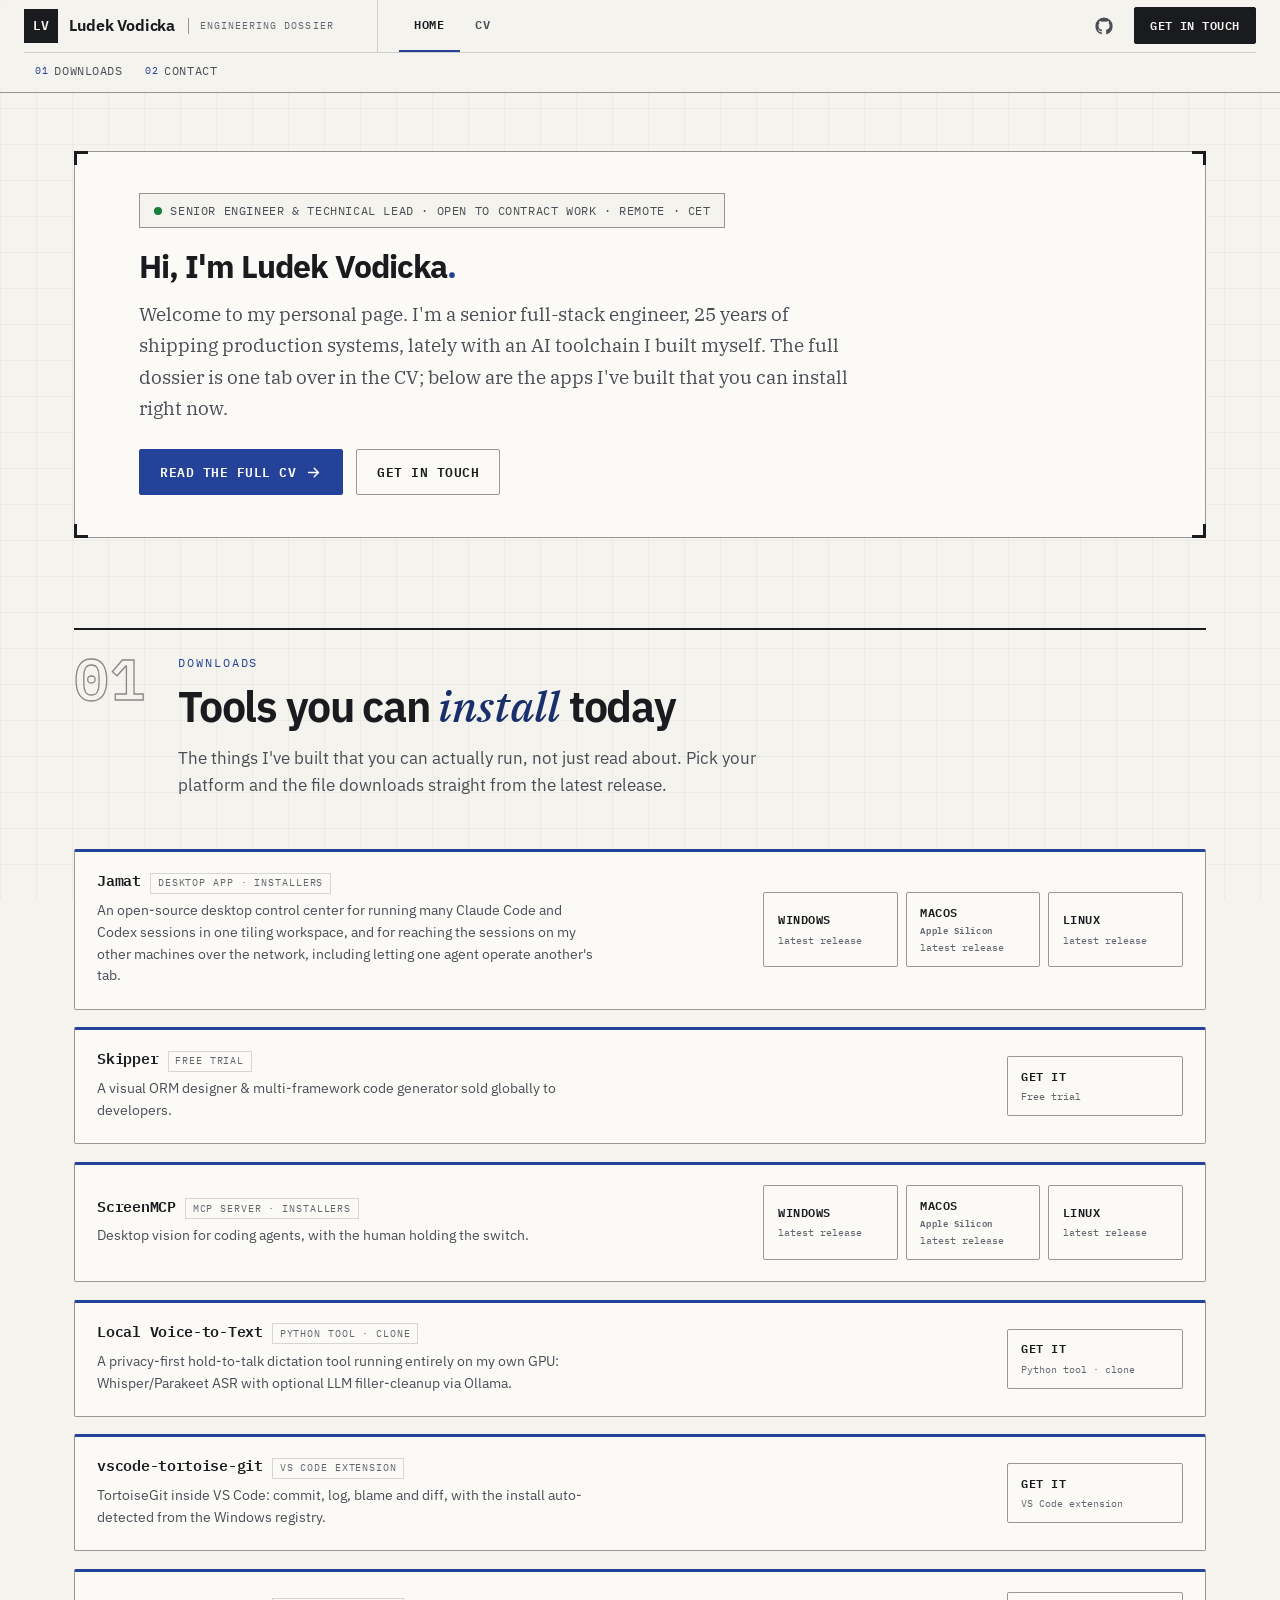
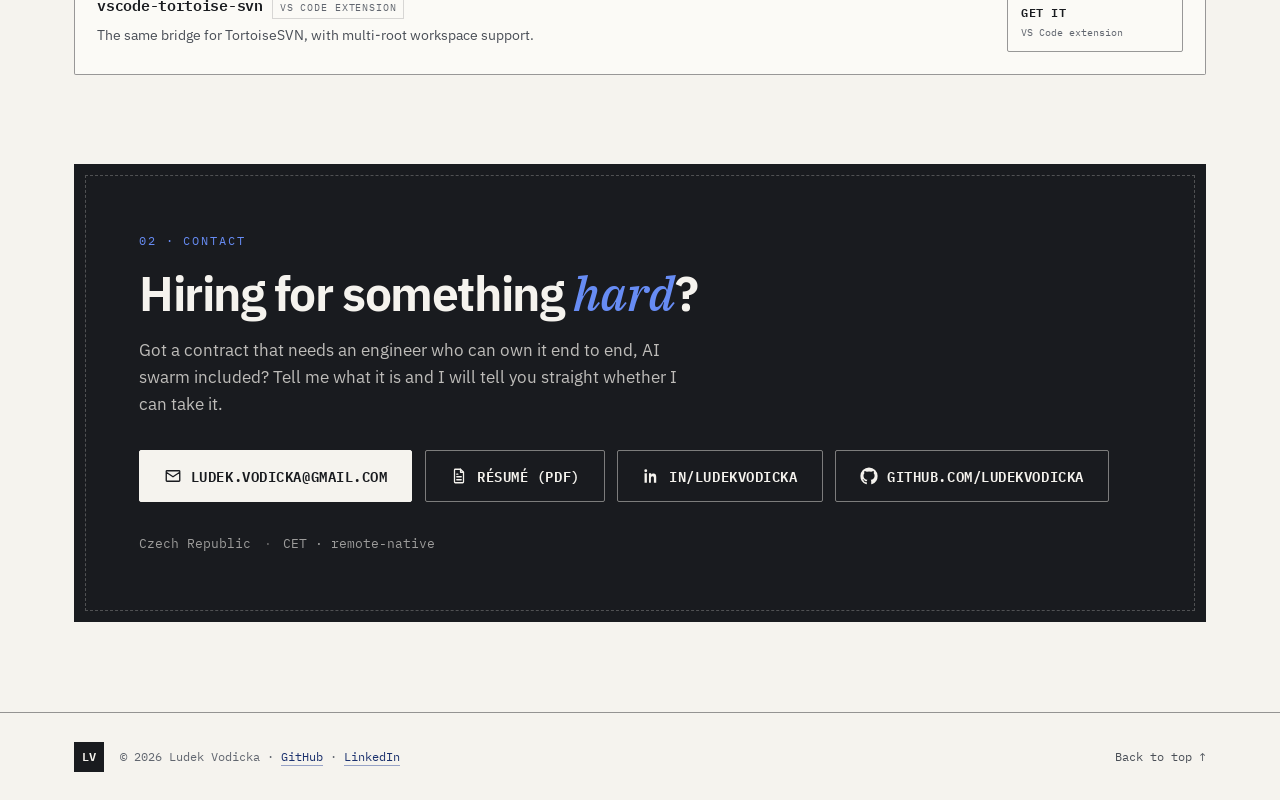
==== commit cc2e93e1: "Shrink the home page intro The home page opened with the CV's hero, word for word: same display-scal" ====
--- a/index.html
+++ b/index.html
@@ -88,7 +88,7 @@
   <main id="top">
     <!-- ===================== HERO ===================== -->
     <section class="hero" id="hero">
-      <div class="sheet reveal">
+      <div class="sheet sheet--compact reveal">
         <span class="sheet__corner sheet__corner--tl" aria-hidden="true"></span>
         <span class="sheet__corner sheet__corner--tr" aria-hidden="true"></span>
         <span class="sheet__corner sheet__corner--bl" aria-hidden="true"></span>
@@ -97,20 +97,12 @@
           <span class="status-dot" aria-hidden="true"></span>
           Senior engineer &amp; technical lead · open to contract work · remote · CET
         </p>
-        <h1 class="hero__title">
-          <span class="hero__hi">Hi, I'm</span>
-          <span class="hero__name">Ludek Vodicka<span class="hero__dot">.</span></span>
-        </h1>
-        <h2 class="hero__role">
-          <span class="hero__role-static">I build</span>
-          <span class="hero__role-fixed">complete systems, end to end.</span>
-        </h2>
+        <h1 class="hero__title hero__title--compact">Hi, I'm Ludek Vodicka<span class="hero__dot">.</span></h1>
         <p class="hero__lead">
-          <strong>25 years of shipping complete systems</strong> and owning them in production,
-          from architecture to delivery. These days an AI toolchain I built myself does the
-          heavy typing; <strong>the design stays mine, and so does the responsibility for what ships</strong>.
+          Welcome to my personal page. I'm a senior full-stack engineer, 25 years of shipping
+          production systems, lately with an AI toolchain I built myself. The full dossier is one
+          tab over in the CV; below are the apps I've built that you can install right now.
         </p>
-        <p class="hero__stackline">TypeScript · Node.js · Web3 · Solidity · Next.js, with deep C++ roots.</p>
         <div class="hero__cta">
           <a href="cv.html" class="btn btn--accent">Read the full CV
             <svg viewBox="0 0 24 24" width="17" height="17" aria-hidden="true"><path d="M5 12h14M13 6l6 6-6 6" fill="none" stroke="currentColor" stroke-width="2" stroke-linecap="round" stroke-linejoin="round"/></svg></a>
--- a/assets/css/styles.css
+++ b/assets/css/styles.css
@@ -238,6 +238,14 @@
   background: var(--card);
   padding: clamp(2.2rem, 6vw, 4.6rem) clamp(1.4rem, 5vw, 4.2rem);
 }
+/* home page: the same sheet, just not shouting - the display-scale hero is the CV's */
+.sheet--compact { padding: clamp(1.6rem, 4vw, 2.6rem) clamp(1.4rem, 5vw, 4.2rem); }
+.hero__title--compact {
+  font-size: clamp(1.6rem, 3.2vw, 2rem); font-weight: 700;
+  letter-spacing: -0.03em; margin: 0 0 0.9rem;
+}
+.sheet--compact .hero__eyebrow { margin-bottom: 1.3rem; }
+.sheet--compact .hero__lead { margin-bottom: 1.6rem; }
 .sheet__corner { position: absolute; width: 14px; height: 14px; border: 0 solid var(--ink); }
 .sheet__corner--tl { top: -1px; left: -1px; border-top-width: 3px; border-left-width: 3px; }
 .sheet__corner--tr { top: -1px; right: -1px; border-top-width: 3px; border-right-width: 3px; }
@@ -266,8 +274,7 @@
 .hero__dot { color: var(--accent); }
 .hero__role { font-size: clamp(1.15rem, 2.8vw, 1.7rem); font-weight: 500; margin: 1.3rem 0 1.5rem; min-height: 1.5em; letter-spacing: -0.015em; }
 .hero__role-static { color: var(--ink-mute); font-weight: 400; }
-/* --fixed is the home page's version: same treatment, no typing, no caret */
-.hero__role-rotator, .hero__role-fixed {
+.hero__role-rotator {
   color: var(--ink); margin-left: 0.45rem;
   border-bottom: 2px solid var(--accent); padding: 0 2px 1px;
 }
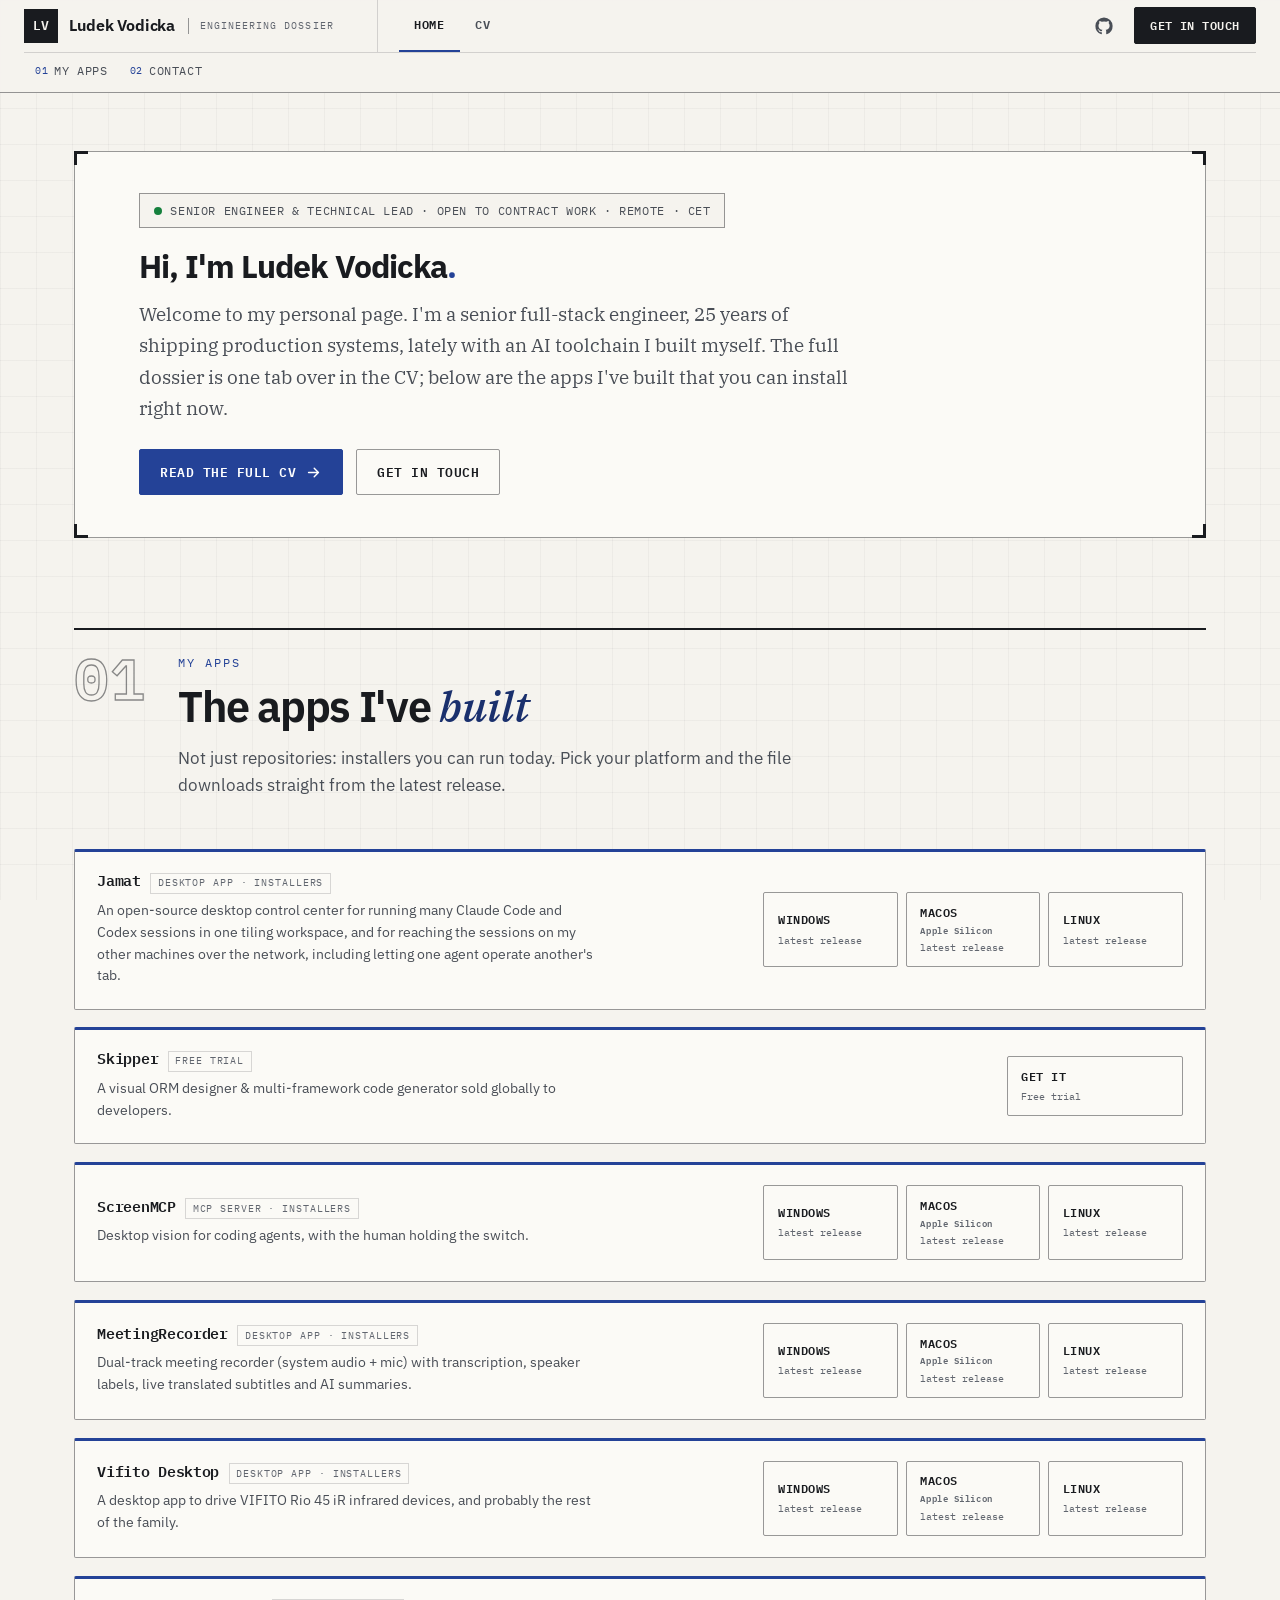
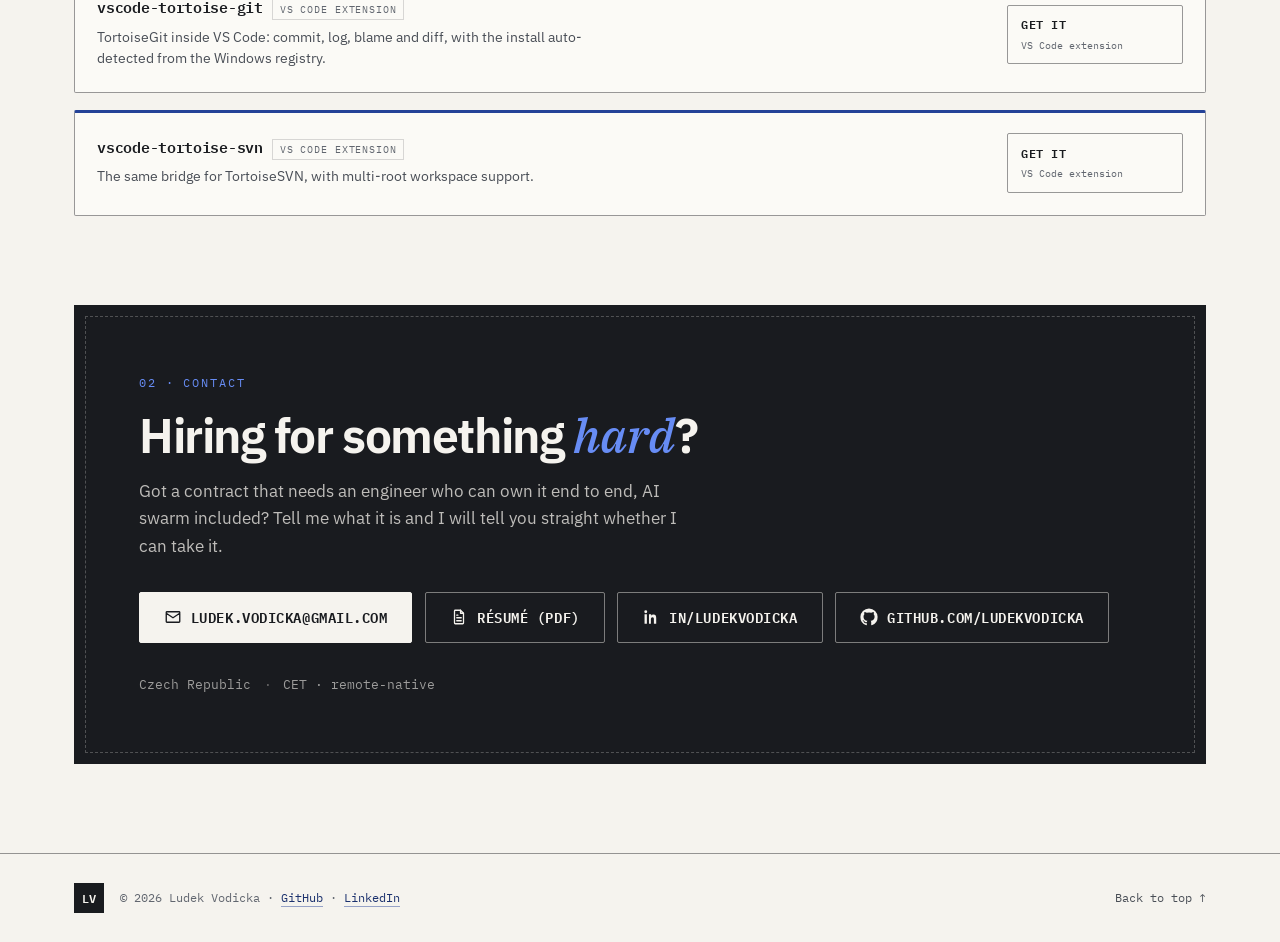
==== commit a5a3fc05: "Frame section 01 as the apps, add MeetingRecorder and Vifito Desktop "Downloads" described the mecha" ====
--- a/index.html
+++ b/index.html
@@ -78,7 +78,7 @@
         <a href="#contact" class="btn btn--ink btn--sm topbar__cta">Get in touch</a>
       </div>
       <nav class="topnav" aria-label="Sections">
-        <a href="#downloads"><i>01</i>Downloads</a>
+        <a href="#apps"><i>01</i>My apps</a>
         <a href="#contact"><i>02</i>Contact</a>
       </nav>
     </div>
@@ -112,15 +112,15 @@
     </section>
 
     <!-- ===================== DOWNLOADS ===================== -->
-    <section class="section downloads" id="downloads">
+    <section class="section downloads" id="apps">
       <header class="section__head reveal">
         <span class="section__no" aria-hidden="true">01</span>
         <div class="section__headbody">
-          <p class="section__kicker">Downloads</p>
-          <h2 class="section__title">Tools you can <em>install</em> today</h2>
+          <p class="section__kicker">My apps</p>
+          <h2 class="section__title">The apps I've <em>built</em></h2>
           <p class="section__sub">
-            The things I've built that you can actually run, not just read about. Pick your
-            platform and the file downloads straight from the latest release.
+            Not just repositories: installers you can run today. Pick your platform and the file
+            downloads straight from the latest release.
           </p>
         </div>
       </header>
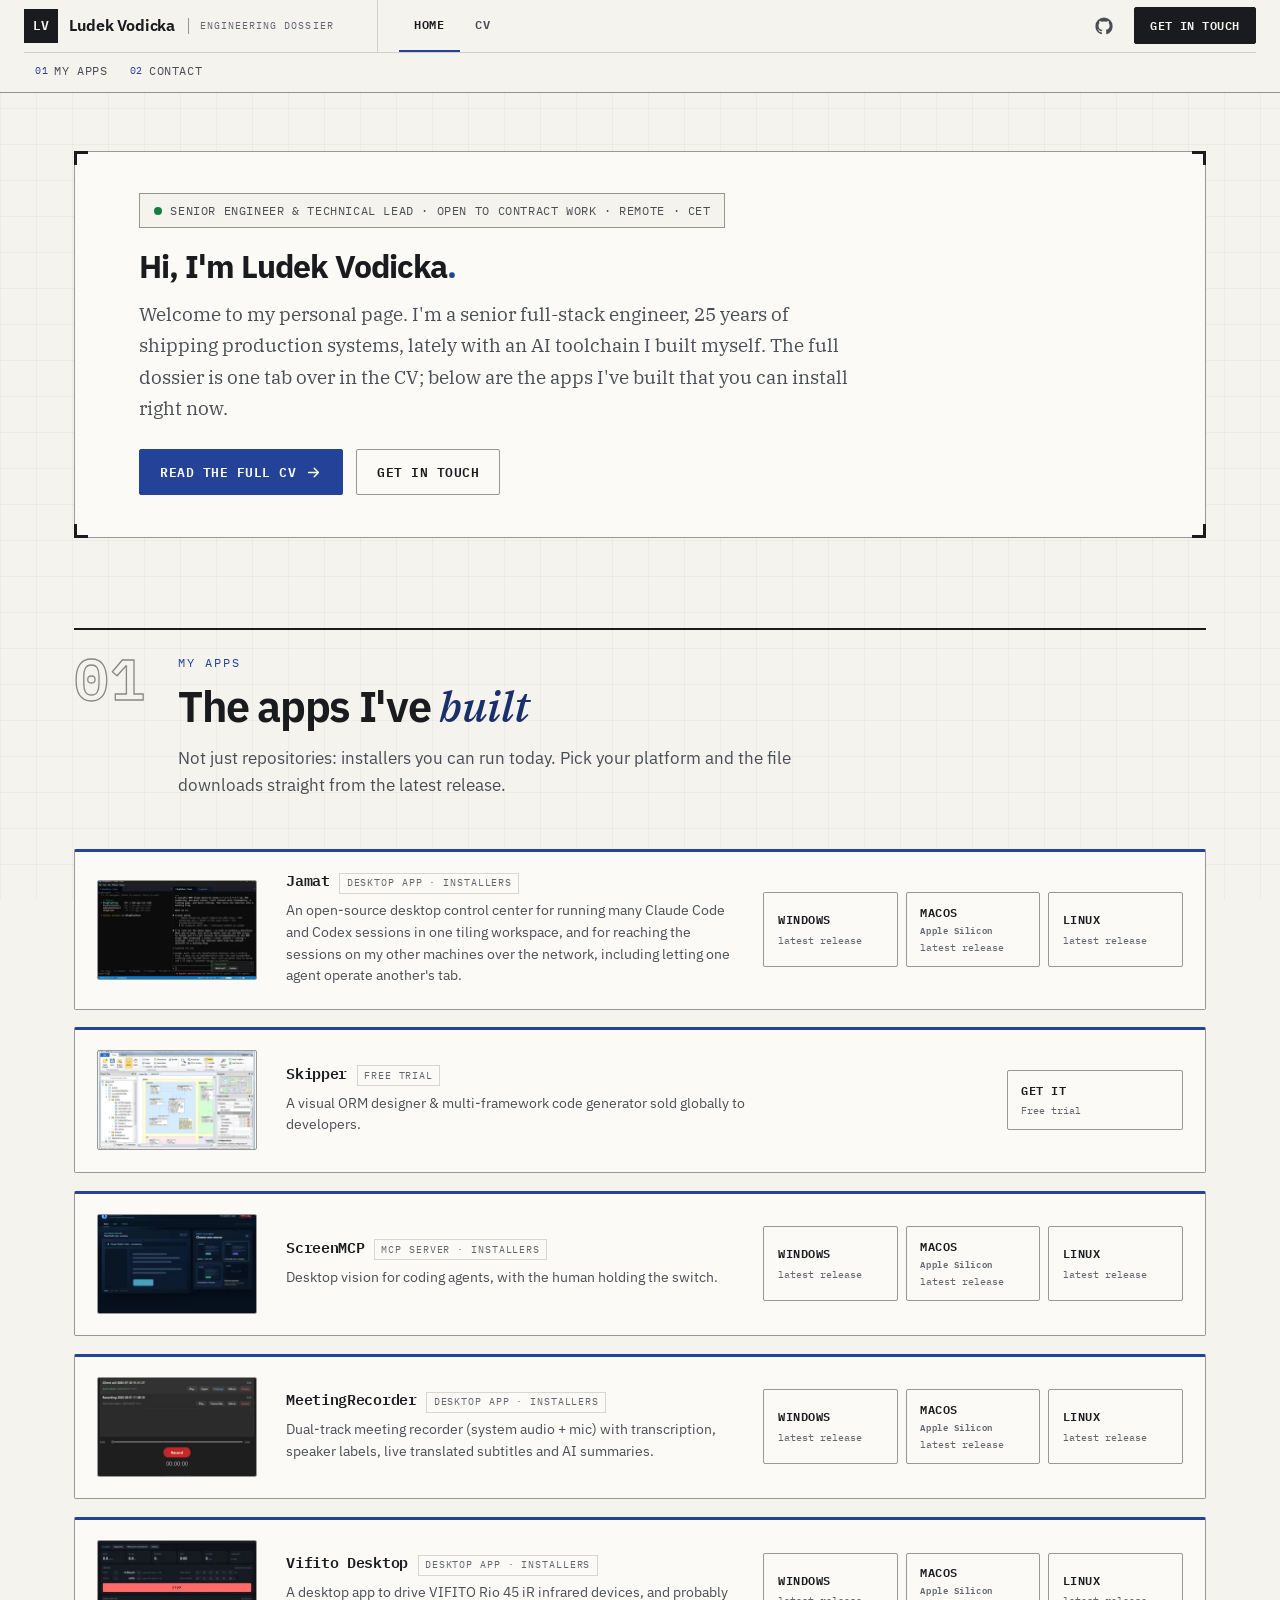
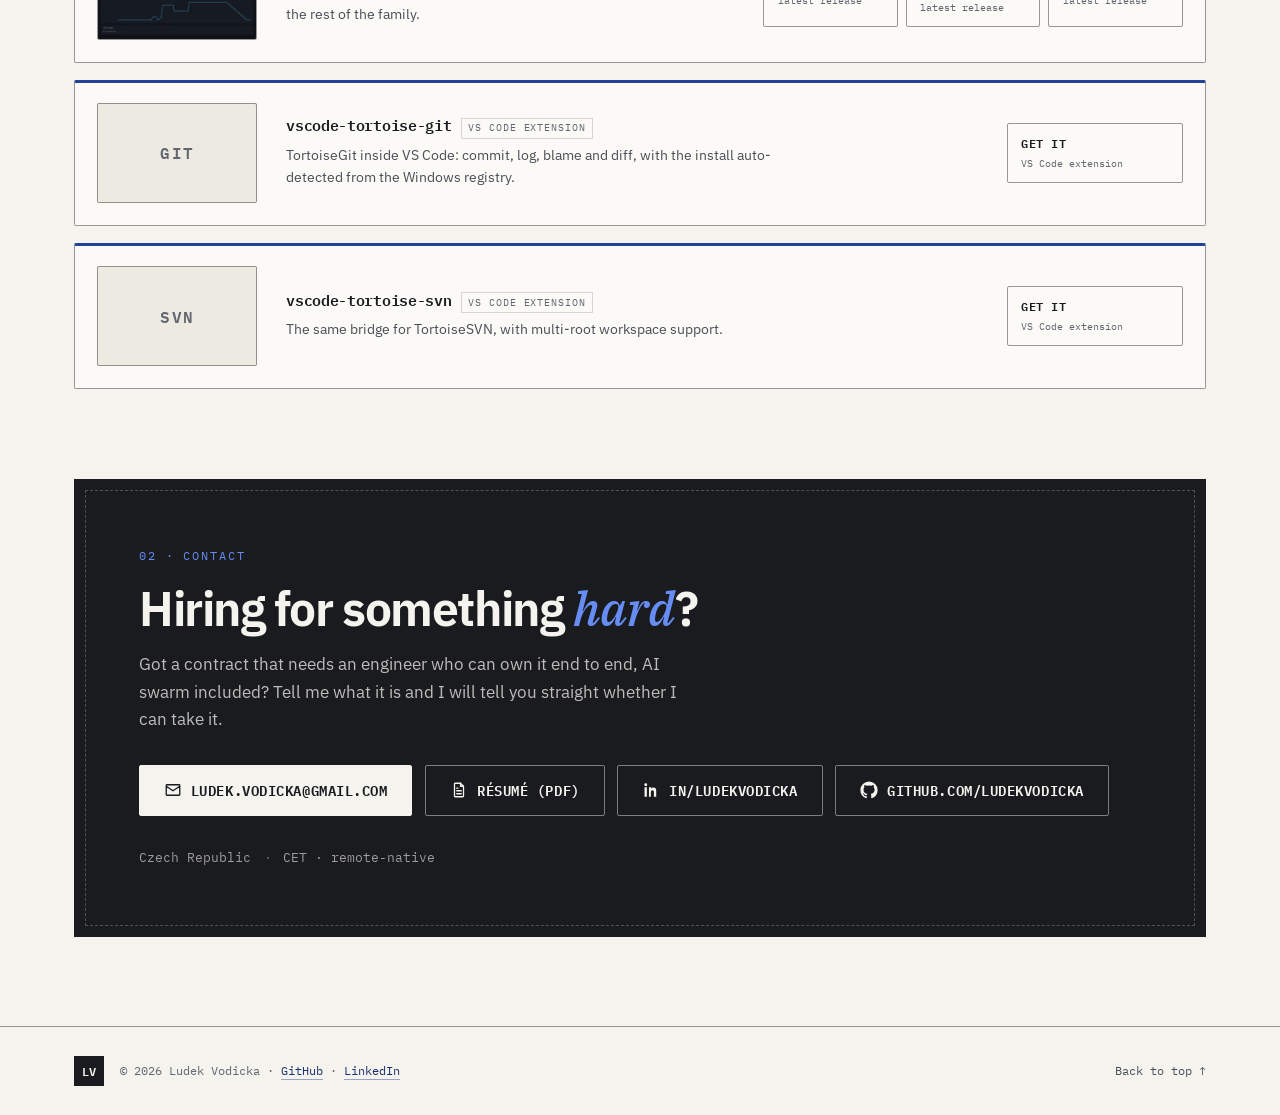
==== commit 9a49c28f: "Add the shared pieces the app pages need, all still inert The download buttons move into dlButtonsHT" ====
--- a/index.html
+++ b/index.html
@@ -62,14 +62,14 @@
   <!-- ===================== MASTHEAD / NAV ===================== -->
   <header class="topbar" id="topbar">
     <div class="topbar__inner">
-      <a href="index.html" class="brand" aria-label="Home">
+      <a href="/index.html" class="brand" aria-label="Home">
         <span class="brand__mark">LV</span>
         <span class="brand__name">Ludek Vodicka</span>
         <span class="brand__doc">engineering dossier</span>
       </a>
       <nav class="tabnav" aria-label="Site">
-        <a href="index.html" aria-current="page">Home</a>
-        <a href="cv.html">CV</a>
+        <a href="/index.html" aria-current="page">Home</a>
+        <a href="/cv.html">CV</a>
       </nav>
       <div class="topbar__side">
         <a href="https://github.com/ludekvodicka" class="topbar__gh" target="_blank" rel="noopener" aria-label="GitHub (opens in a new tab)">
--- a/assets/css/styles.css
+++ b/assets/css/styles.css
@@ -422,11 +422,24 @@
    ========================================================================= */
 .dl-list { display: grid; gap: 1.1rem; }
 .dl-row {
-  display: grid; grid-template-columns: 1fr auto; gap: 1rem 1.8rem;
+  position: relative;
+  transition: transform 0.25s var(--ease), box-shadow 0.25s var(--ease);
+  display: grid; grid-template-columns: auto 1fr auto; gap: 1rem 1.8rem;
   background: var(--card); border: 1px solid var(--line-strong); border-radius: 2px;
   border-top: 3px solid var(--accent);
   padding: 1.25rem 1.4rem 1.35rem;
   align-items: center;
+}
+.dl-thumb {
+  display: block; width: 160px; height: 100px; object-fit: cover;
+  border: 1px solid var(--line-strong); border-radius: 2px;
+}
+/* rows without a screenshot get the same box as a typographic tile */
+.dl-thumb--ph {
+  display: flex; align-items: center; justify-content: center;
+  background: var(--paper-2);
+  font-family: var(--font-mono); font-weight: 600; font-size: 1rem;
+  letter-spacing: 0.1em; color: var(--ink-mute);
 }
 .dl-row__head { display: flex; align-items: baseline; gap: 0.6rem; flex-wrap: wrap; }
 .dl-row__name { font-family: var(--font-mono); font-size: 0.95rem; font-weight: 600; color: var(--ink); margin: 0; }
@@ -456,6 +469,78 @@
 .dl-btn__note { display: block; font-style: normal; font-size: 0.58rem; letter-spacing: 0.06em; color: var(--ink-mute); text-transform: none; }
 .dl-btn__meta { font-family: var(--font-mono); font-size: 0.64rem; color: var(--ink-mute); }
 .dl-btn--single { min-width: 11rem; }
+
+/* The whole row links to the app's page. The title is the real anchor and its
+   ::after covers the row; the buttons are lifted above that overlay so they keep
+   working. Cost: dragging to select text inside the row no longer works. */
+.dl-row--link:hover, .dl-row--link:focus-within {
+  transform: translate(-2px, -2px); box-shadow: 5px 5px 0 rgba(25, 27, 31, 0.14);
+}
+.dl-row__link { color: inherit; }
+.dl-row--link:hover .dl-row__link { color: var(--accent-deep); }
+.dl-row__link::after { content: ""; position: absolute; inset: 0; }
+.dl-row__actions { position: relative; z-index: 1; }
+.pcard__stretch { color: inherit; }
+.pcard__stretch::after { content: ""; position: absolute; inset: 0; }
+.pcard--link:hover .pcard__stretch { color: var(--accent-deep); }
+.pcard__links { position: relative; z-index: 1; }
+/* says where the click goes, before hover */
+.dl-row__go, .pcard__go {
+  display: inline-block; margin-top: 0.5rem;
+  font-family: var(--font-mono); font-size: 0.68rem; font-weight: 600;
+  color: var(--accent-deep);
+}
+.dl-row--link:hover .dl-row__go, .pcard--link:hover .pcard__go { color: var(--accent); }
+
+/* =========================================================================
+   APP DETAIL PAGES — hero, shot gallery, spec panel
+   ========================================================================= */
+.apphero { max-width: var(--maxw); margin: 0 auto; padding: clamp(2rem, 5vw, 3.6rem) 1.5rem 0; }
+.apphero__sheet {
+  display: grid; grid-template-columns: 3fr 2fr; gap: clamp(1.4rem, 3vw, 2.6rem);
+  align-items: center; padding: clamp(1.6rem, 4vw, 2.6rem);
+}
+.apphero__media { margin: 0; }
+.apphero__media img { display: block; width: 100%; height: auto; border: 1px solid var(--line-strong); }
+.apphero__kind {
+  font-family: var(--font-mono); font-size: 0.72rem; letter-spacing: 0.09em;
+  text-transform: uppercase; color: var(--ink-mute); margin: 0;
+}
+.apphero__name { font-size: clamp(2rem, 4.5vw, 3rem); letter-spacing: -0.03em; margin: 0.3rem 0 0.7rem; }
+.apphero__tagline { font-family: var(--font-serif); font-size: 1.08rem; color: var(--ink-dim); margin: 0; }
+.app-actions { display: flex; flex-wrap: wrap; gap: 0.5rem; margin: 1.3rem 0 0.9rem; }
+.apphero__meta { font-family: var(--font-mono); font-size: 0.72rem; color: var(--ink-mute); margin: 0; }
+.appshots__grid { display: grid; grid-template-columns: 1fr 1fr; gap: 1.6rem; align-items: start; }
+.appshots__grid figure { margin: 0; }
+.appshots__grid img { display: block; width: 100%; height: auto; border: 1px solid var(--line-strong); }
+.appfeat { display: grid; grid-template-columns: repeat(2, 1fr); gap: 1.1rem; margin-top: 1.8rem; }
+.appfoot { margin-top: 1.8rem; font-family: var(--font-mono); font-size: 0.8rem; }
+
+/* the two VS Code extensions have no screenshot: the hero slot carries their
+   command surface as type instead, on the same mm-grid texture as the diagrams */
+.specpanel {
+  display: flex; flex-direction: column; align-items: center; justify-content: center;
+  gap: 0.8rem; min-height: 340px; padding: 2rem;
+  border: 1px solid var(--line-strong);
+  background:
+    linear-gradient(rgba(25, 27, 31, 0.045) 1px, transparent 1px),
+    linear-gradient(90deg, rgba(25, 27, 31, 0.045) 1px, transparent 1px),
+    var(--card);
+  background-size: 28px 28px, 28px 28px, auto;
+}
+.specpanel__mark {
+  font-family: var(--font-mono); font-weight: 600; letter-spacing: 0.14em;
+  font-size: clamp(2.6rem, 6vw, 4.2rem); color: var(--ink); line-height: 1;
+}
+.specpanel__sub {
+  font-family: var(--font-mono); font-size: 0.74rem; letter-spacing: 0.1em;
+  text-transform: uppercase; color: var(--ink-mute);
+}
+.specpanel__list { display: flex; flex-wrap: wrap; justify-content: center; gap: 0.35rem; max-width: 34ch; }
+.specpanel__list li {
+  font-family: var(--font-mono); font-size: 0.7rem; color: var(--ink-dim);
+  padding: 0.22rem 0.55rem; border: 1px solid var(--line); background: var(--paper);
+}
 
 /* =========================================================================
    SECURITY
@@ -740,6 +825,9 @@
   .tabnav { margin-left: 0.8rem; padding-left: 0.8rem; }
   .tabnav a { padding: 0 0.6rem; font-size: 0.72rem; }
 }
+@media (max-width: 900px) {
+  .apphero__sheet { grid-template-columns: 1fr; }
+}
 @media (max-width: 1080px) {
   .work__grid { grid-template-columns: repeat(2, 1fr); }
   .security__grid, .looking__grid { grid-template-columns: repeat(2, 1fr); }
@@ -759,6 +847,8 @@
 }
 @media (max-width: 760px) {
   .dl-row { grid-template-columns: 1fr; align-items: start; }
+  .dl-thumb { display: none; }   /* phone rows stay text-first; the images never load */
+  .appshots__grid, .appfeat { grid-template-columns: 1fr; }
   .section__head { grid-template-columns: 1fr; gap: 0.5rem; }
   .section__no { font-size: 2.1rem; }
   .archmap { height: 540px; }
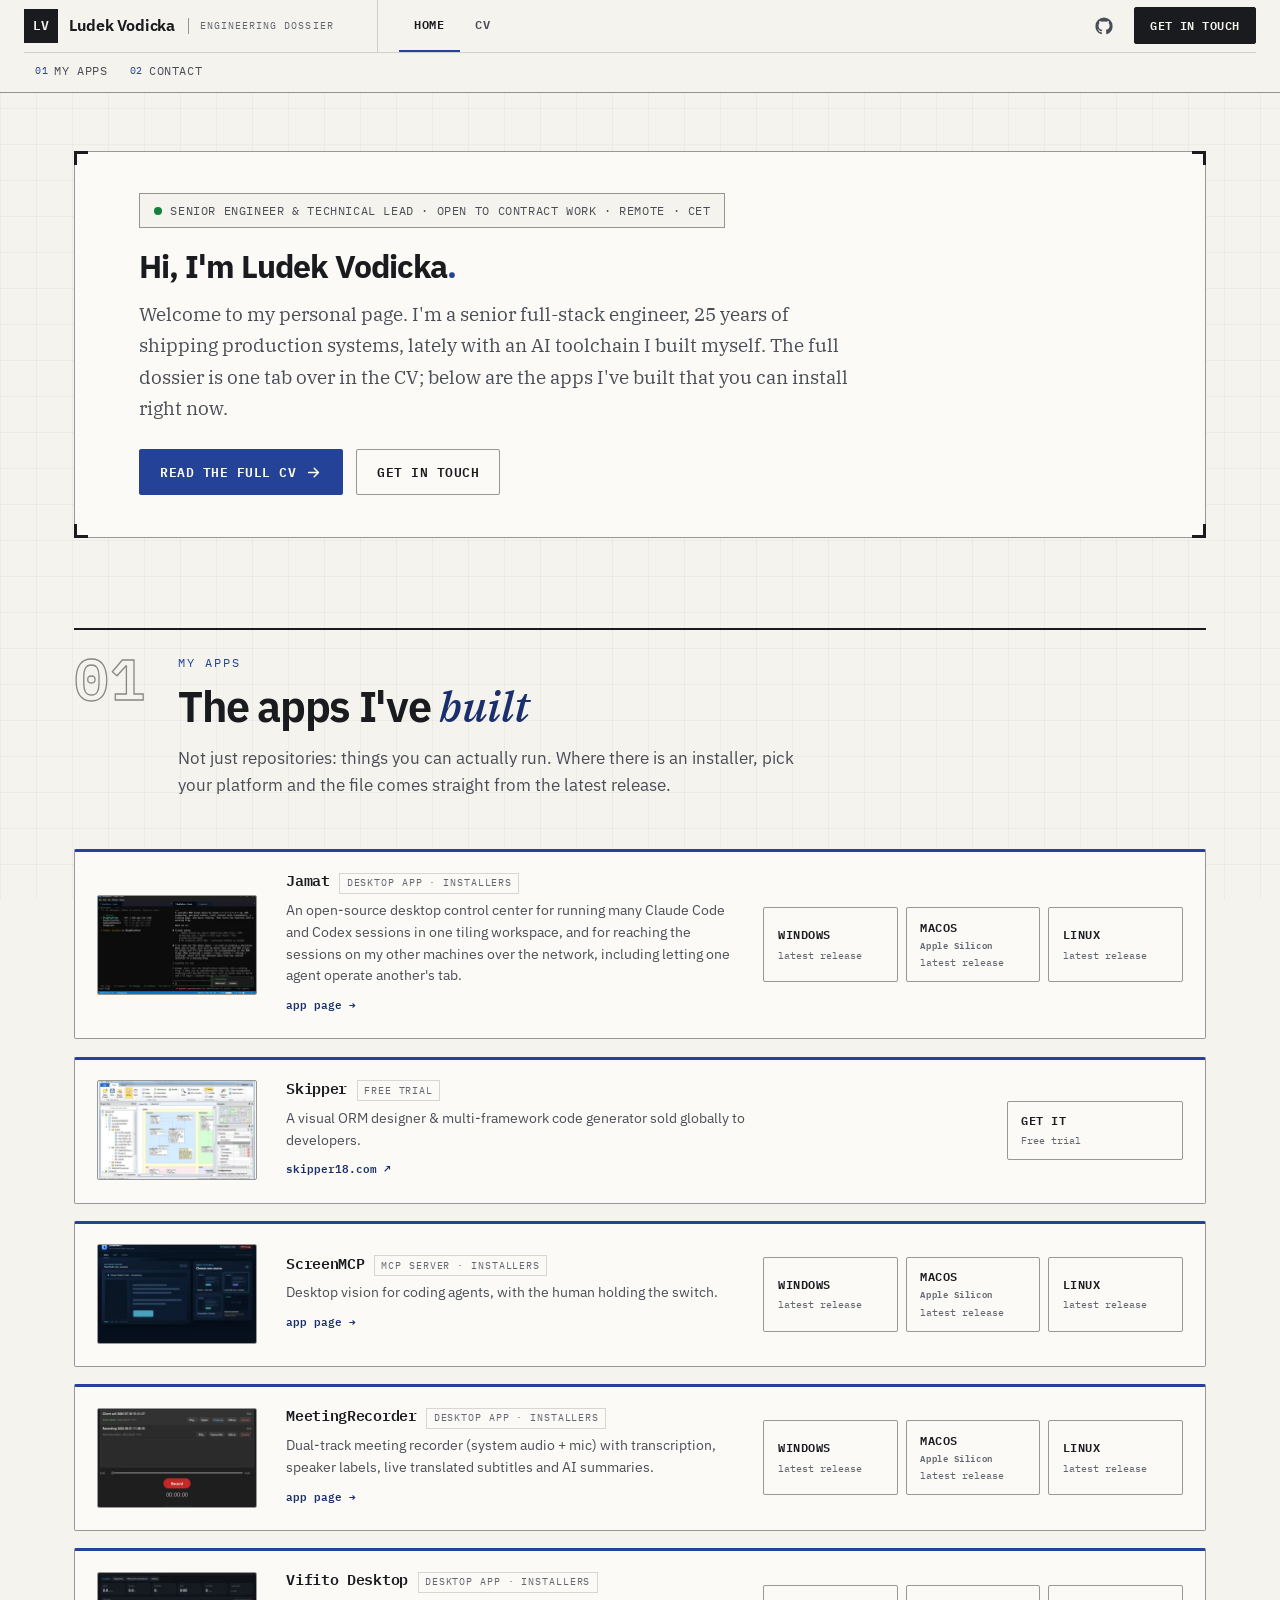
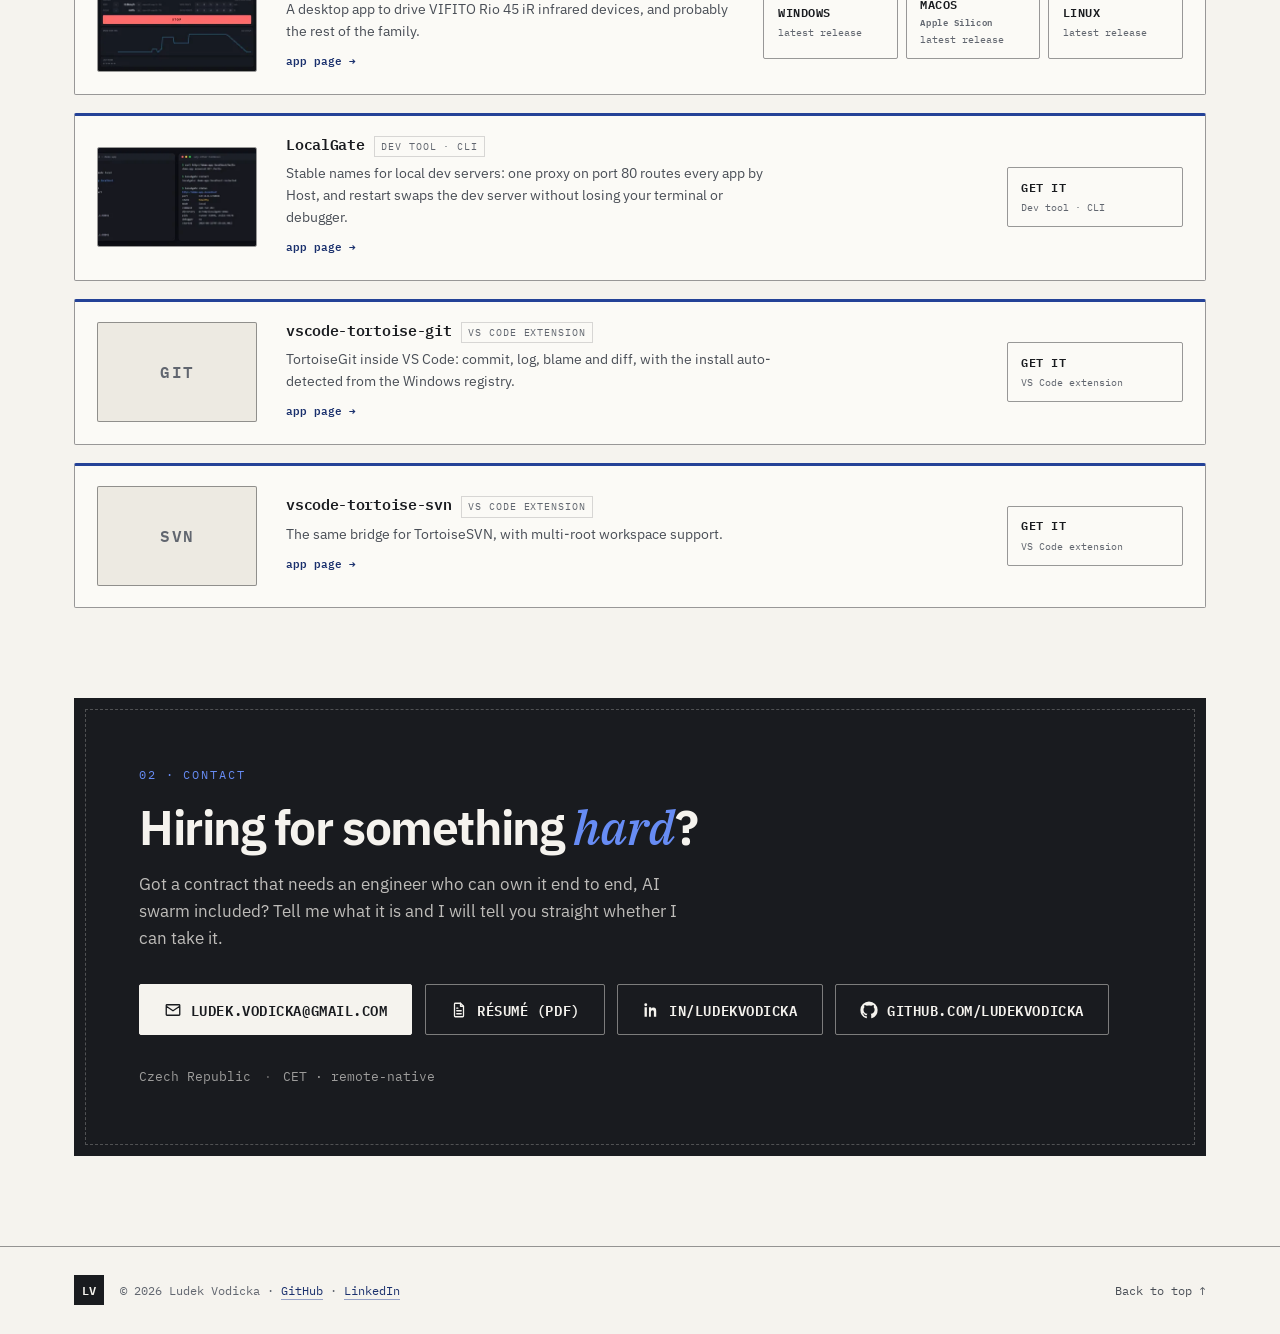
==== commit d56b1da2: "Give LocalGate a row in the apps strip and its own page It sits between the desktop apps and the two" ====
--- a/index.html
+++ b/index.html
@@ -44,9 +44,9 @@
   <script async data-id="101509832" src="//static.getclicky.com/js"></script>
 </head>
 <body data-page="home">
-  <!-- SHARED SHELL: keep in sync across index.html / cv.html.
+  <!-- SHARED SHELL: keep in sync across index.html / cv.html / apps/*.html.
        Per-page differences: the tab carrying aria-current, the .topnav items,
-       and body[data-page]. Everything else in the marked blocks is verbatim. -->
+       the topbar CTA target, and body[data-page]. Everything else verbatim. -->
   <noscript>
     <div class="noscript">
       <p><strong>This page renders its content with JavaScript</strong>, which is switched off in your
@@ -119,8 +119,8 @@
           <p class="section__kicker">My apps</p>
           <h2 class="section__title">The apps I've <em>built</em></h2>
           <p class="section__sub">
-            Not just repositories: installers you can run today. Pick your platform and the file
-            downloads straight from the latest release.
+            Not just repositories: things you can actually run. Where there is an installer, pick
+            your platform and the file comes straight from the latest release.
           </p>
         </div>
       </header>
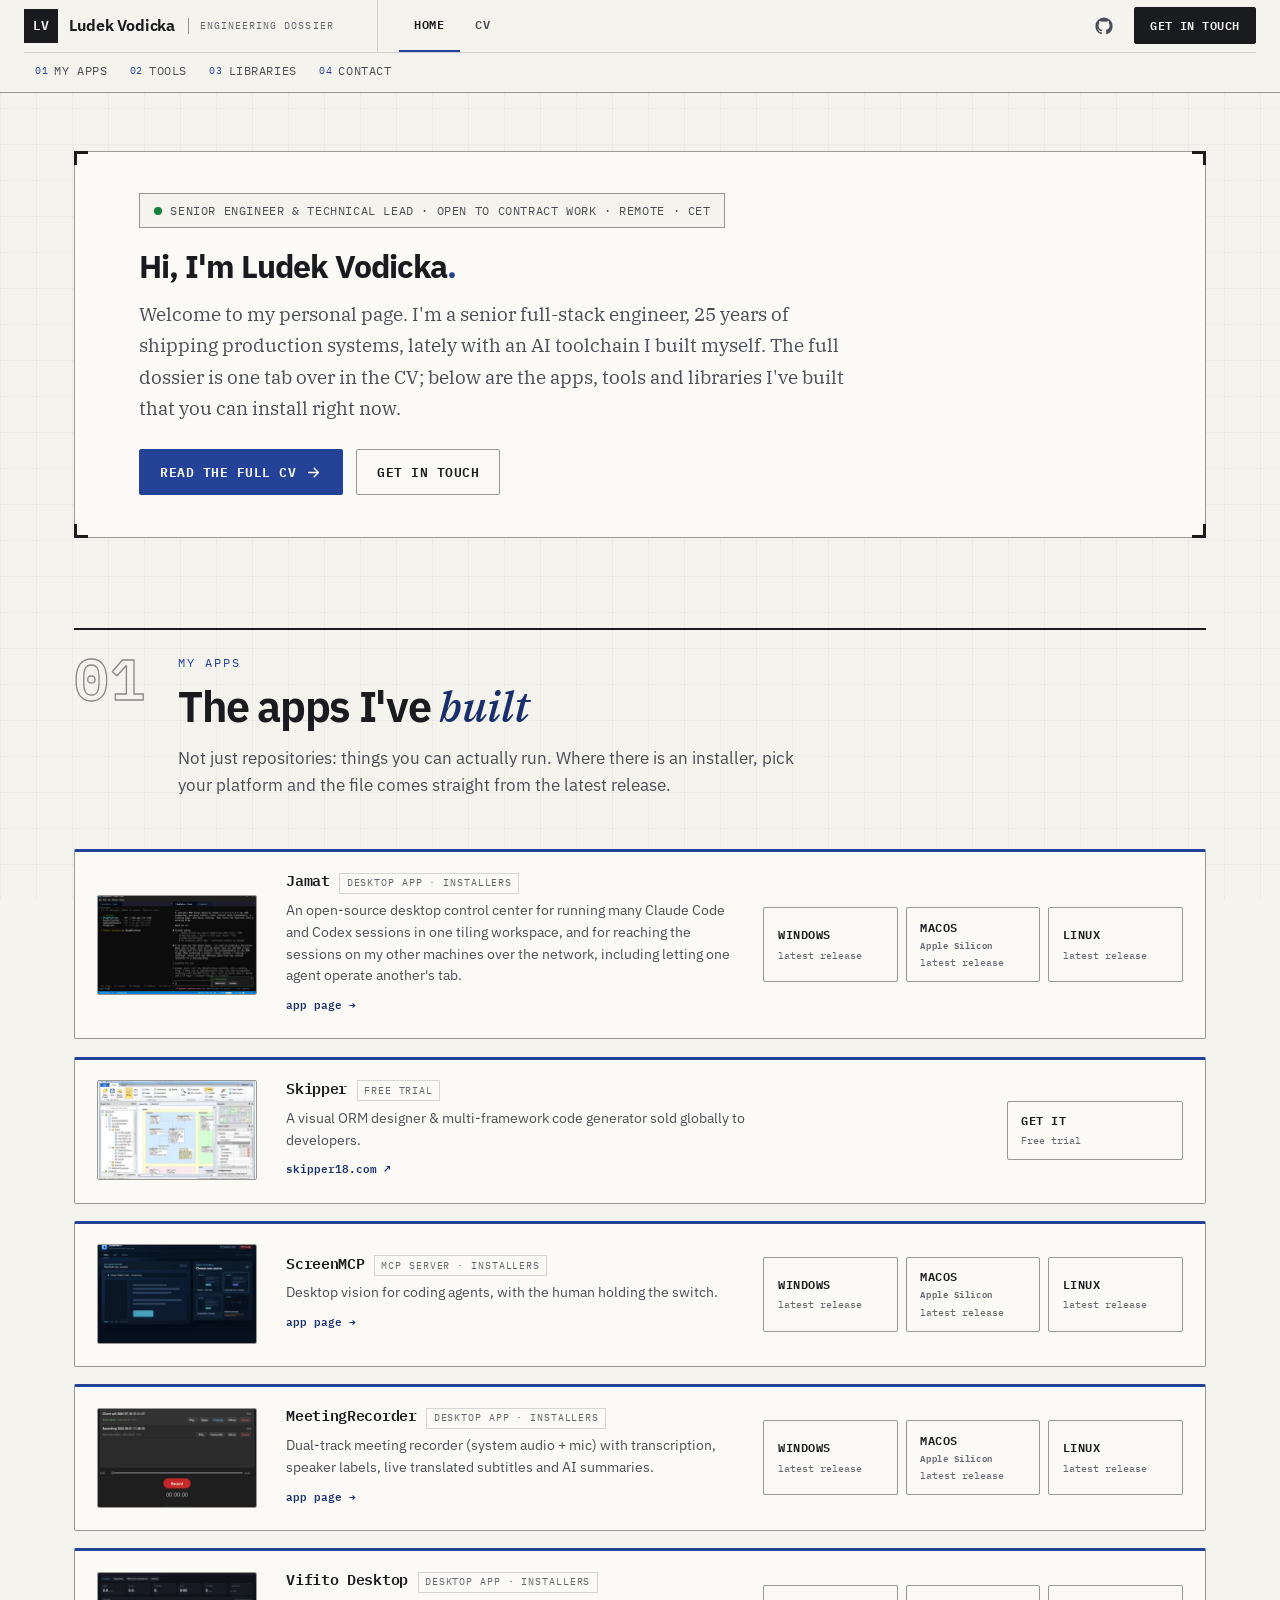
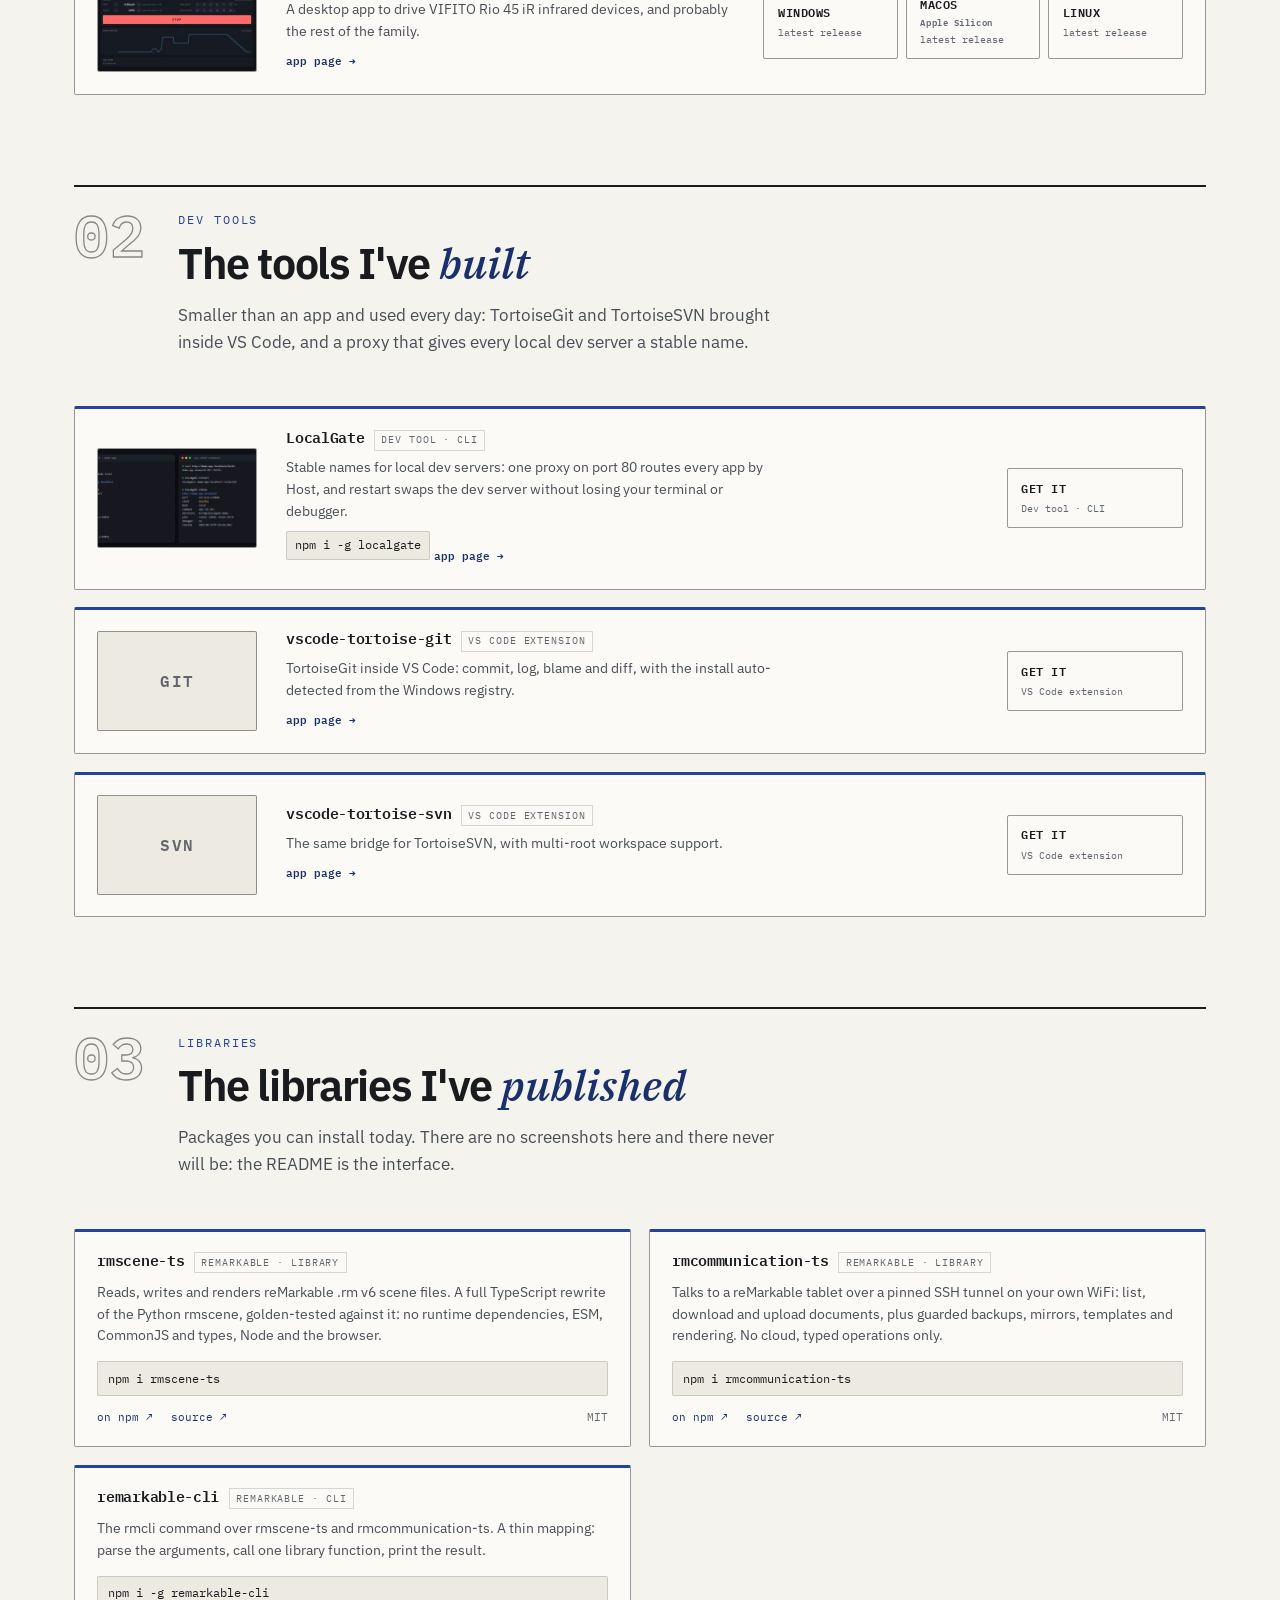
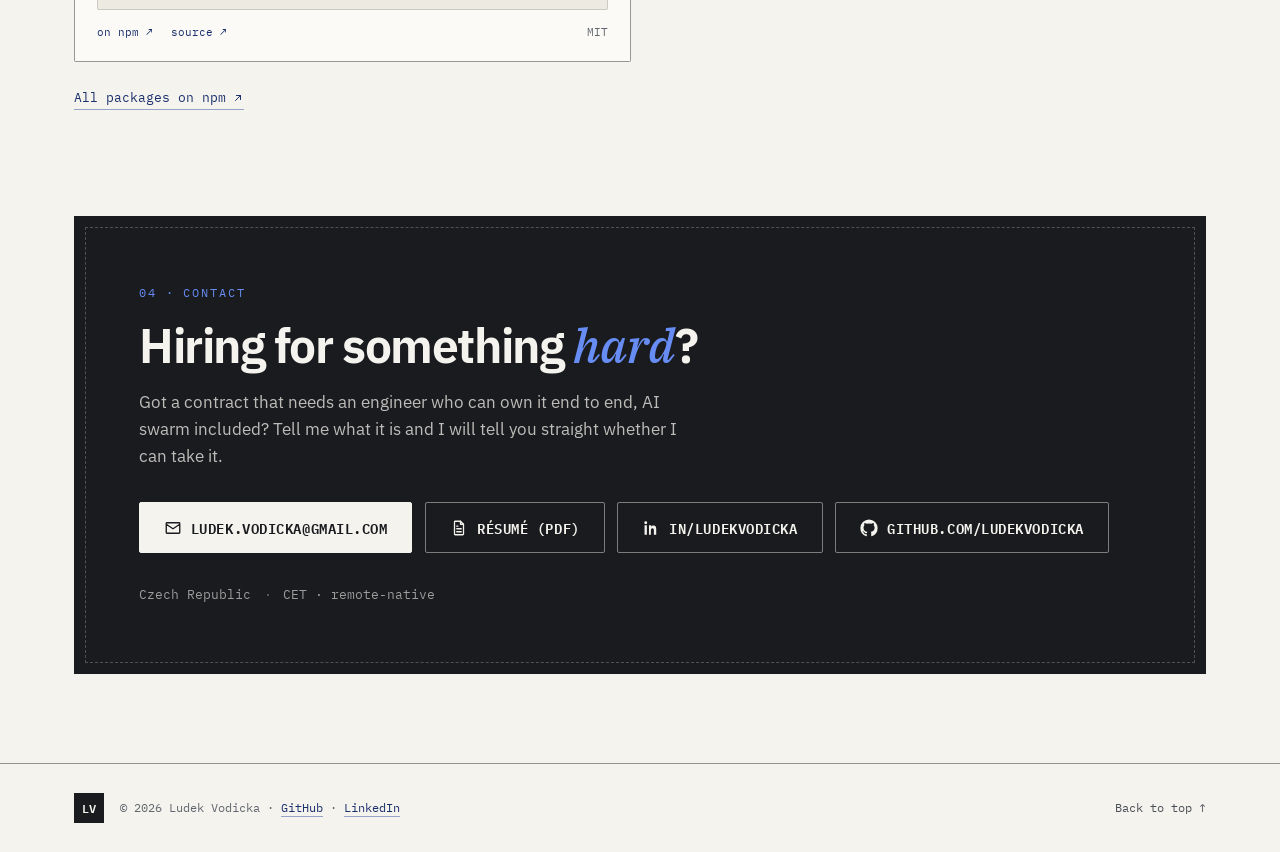
==== commit 32ad56a8: "Split the home catalogue into apps, tools and libraries The home page carried one strip mixing insta" ====
--- a/index.html
+++ b/index.html
@@ -33,7 +33,8 @@
     "address": { "@type": "PostalAddress", "addressCountry": "CZ" },
     "sameAs": [
       "https://github.com/ludekvodicka",
-      "https://www.linkedin.com/in/ludekvodicka/"
+      "https://www.linkedin.com/in/ludekvodicka/",
+      "https://www.npmjs.com/~ludek.vodicka"
     ],
     "knowsAbout": ["TypeScript", "Solidity", "Web3", "Next.js", "Node.js", "C++", "Qt"]
   }
@@ -79,7 +80,9 @@
       </div>
       <nav class="topnav" aria-label="Sections">
         <a href="#apps"><i>01</i>My apps</a>
-        <a href="#contact"><i>02</i>Contact</a>
+        <a href="#tools"><i>02</i>Tools</a>
+        <a href="#libs"><i>03</i>Libraries</a>
+        <a href="#contact"><i>04</i>Contact</a>
       </nav>
     </div>
   </header>
@@ -101,7 +104,8 @@
         <p class="hero__lead">
           Welcome to my personal page. I'm a senior full-stack engineer, 25 years of shipping
           production systems, lately with an AI toolchain I built myself. The full dossier is one
-          tab over in the CV; below are the apps I've built that you can install right now.
+          tab over in the CV; below are the apps, tools and libraries I've built that you can
+          install right now.
         </p>
         <div class="hero__cta">
           <a href="cv.html" class="btn btn--accent">Read the full CV
@@ -127,10 +131,48 @@
       <div class="dl-list" id="downloadsList"><!-- injected --></div>
     </section>
 
+    <!-- ===================== TOOLS ===================== -->
+    <section class="section downloads" id="tools">
+      <header class="section__head reveal">
+        <span class="section__no" aria-hidden="true">02</span>
+        <div class="section__headbody">
+          <p class="section__kicker">Dev tools</p>
+          <h2 class="section__title">The tools I've <em>built</em></h2>
+          <p class="section__sub">
+            Smaller than an app and used every day: TortoiseGit and TortoiseSVN brought inside
+            VS Code, and a proxy that gives every local dev server a stable name.
+          </p>
+        </div>
+      </header>
+      <div class="dl-list" id="toolsList"><!-- injected --></div>
+    </section>
+
+    <!-- ===================== LIBRARIES ===================== -->
+    <section class="section libs" id="libs">
+      <header class="section__head reveal">
+        <span class="section__no" aria-hidden="true">03</span>
+        <div class="section__headbody">
+          <p class="section__kicker">Libraries</p>
+          <h2 class="section__title">The libraries I've <em>published</em></h2>
+          <p class="section__sub">
+            Packages you can install today. There are no screenshots here and there never will be:
+            the README is the interface.
+          </p>
+        </div>
+      </header>
+      <div class="lib-list" id="libsList"><!-- injected --></div>
+      <p class="oss__foot reveal">
+        <a href="https://www.npmjs.com/~ludek.vodicka" target="_blank" rel="noopener" class="ilink">
+          All packages on npm
+          <svg viewBox="0 0 24 24" width="12" height="12" aria-hidden="true"><path d="M7 17 17 7M9 7h8v8" fill="none" stroke="currentColor" stroke-width="2" stroke-linecap="round" stroke-linejoin="round"/></svg>
+        </a>
+      </p>
+    </section>
+
     <!-- ===================== CONTACT ===================== -->
     <section class="section contact" id="contact">
       <div class="contact__panel reveal">
-        <p class="contact__kicker">02 · Contact</p>
+        <p class="contact__kicker">04 · Contact</p>
         <h2 class="contact__title">Hiring for something <em>hard</em>?</h2>
         <p class="contact__sub">Got a contract that needs an engineer who can own it end to end, AI swarm included? Tell me what it is and I will tell you straight whether I can take it.</p>
         <div class="contact__actions">
--- a/assets/css/styles.css
+++ b/assets/css/styles.css
@@ -417,6 +417,54 @@
 .oss__foot { margin-top: 1.6rem; font-family: var(--font-mono); font-size: 0.8rem; }
 .oss__foot .ilink { display: inline-flex; align-items: center; gap: 0.35rem; }
 
+/* The compact second tier: one line per repo, so the section stays short as
+   the shelf grows. No collapsing — hiding evidence defeats the section. */
+.oss__subhead {
+  font-family: var(--font-mono); font-size: 0.68rem; letter-spacing: 0.12em;
+  text-transform: uppercase; color: var(--ink-mute); font-weight: 500;
+  margin: 2.2rem 0 0;
+}
+.oss-idx { display: grid; grid-template-columns: 1fr 1fr; gap: 0 1.6rem; margin-top: 0.4rem; }
+.oss-idx__row {
+  display: grid; grid-template-columns: auto auto 1fr auto; align-items: baseline; gap: 0.55rem;
+  padding: 0.5rem 0; border-top: 1px solid var(--line); color: inherit; min-width: 0;
+}
+.oss-idx__row:hover .oss-idx__name { color: var(--accent-deep); }
+.oss-idx__name { font-family: var(--font-mono); font-size: 0.78rem; font-weight: 600; color: var(--ink); }
+.oss-idx__tag { font-family: var(--font-mono); font-size: 0.58rem; letter-spacing: 0.08em; text-transform: uppercase; color: var(--ink-mute); }
+.oss-idx__desc { color: var(--ink-dim); font-size: 0.76rem; min-width: 0; overflow: hidden; text-overflow: ellipsis; white-space: nowrap; }
+.oss-idx__lang i { display: inline-block; width: 7px; height: 7px; border-radius: 50%; }
+
+/* =========================================================================
+   LIBRARIES (home) — npm packages: two columns, no images, ever
+   ========================================================================= */
+.lib-list { display: grid; grid-template-columns: 1fr 1fr; gap: 1.1rem; }
+.lib-card {
+  display: flex; flex-direction: column;
+  background: var(--card); border: 1px solid var(--line-strong); border-radius: 2px;
+  border-top: 3px solid var(--accent);
+  padding: 1.25rem 1.4rem 1.2rem;
+}
+.lib-card__head { display: flex; align-items: baseline; gap: 0.6rem; flex-wrap: wrap; }
+.lib-card__name { font-family: var(--font-mono); font-size: 0.95rem; font-weight: 600; color: var(--ink); margin: 0; }
+.lib-card__tag { font-family: var(--font-mono); font-size: 0.62rem; letter-spacing: 0.09em; text-transform: uppercase; color: var(--ink-mute); border: 1px solid var(--line); padding: 0.1rem 0.4rem; }
+.lib-card__desc { color: var(--ink-dim); font-size: 0.85rem; margin: 0.55rem 0 0; flex: 1; }
+.lib-card__install, .dl-row__install {
+  font-family: var(--font-mono); font-size: 0.76rem; color: var(--ink);
+  background: var(--paper-2); border: 1px solid var(--line); border-radius: 2px;
+  padding: 0.4rem 0.6rem; overflow-x: auto; white-space: nowrap;
+}
+.lib-card__install { display: block; margin: 0.9rem 0 0; }
+/* the row already carries a Get it button, so the command sits inline beside the text */
+.dl-row__install { display: inline-block; margin: 0.55rem 0 0; padding: 0.25rem 0.5rem; font-size: 0.72rem; }
+.lib-card__foot {
+  display: flex; align-items: baseline; gap: 1.1rem; margin-top: 0.85rem;
+  font-family: var(--font-mono); font-size: 0.7rem;
+}
+.lib-card__link { color: var(--accent-deep); }
+.lib-card__link:hover { color: var(--accent); }
+.lib-card__lic { margin-left: auto; color: var(--ink-mute); }
+
 /* =========================================================================
    DOWNLOADS — home strip; one row per tool, one button per platform
    ========================================================================= */
@@ -833,7 +881,7 @@
   .security__grid, .looking__grid { grid-template-columns: repeat(2, 1fr); }
 }
 @media (max-width: 980px) {
-  .oss__list { grid-template-columns: 1fr; }
+  .oss__list, .lib-list, .oss-idx { grid-template-columns: 1fr; }
   .stats__grid { grid-template-columns: repeat(2, 1fr); }
   .stat { border-left: 0; border-top: 1px solid var(--line); }
   .stat:nth-child(even) { border-left: 1px solid var(--line); }
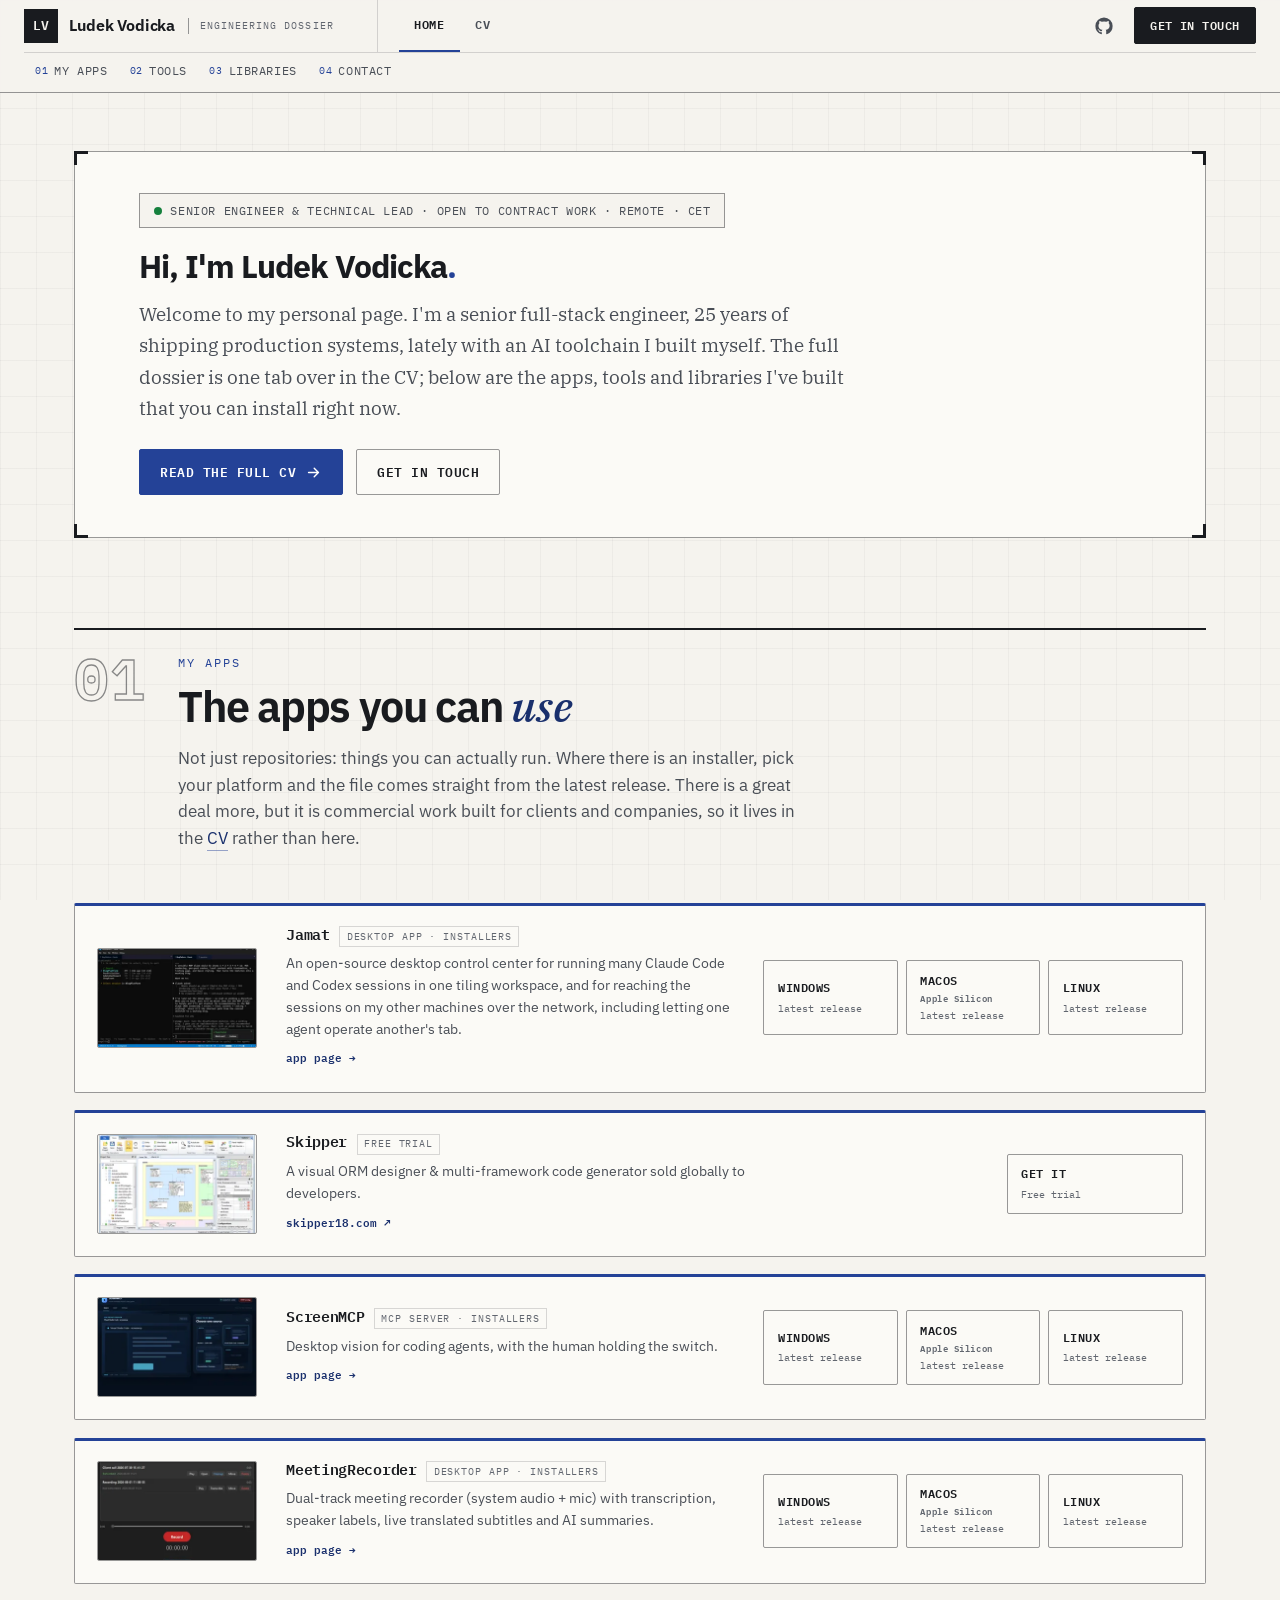
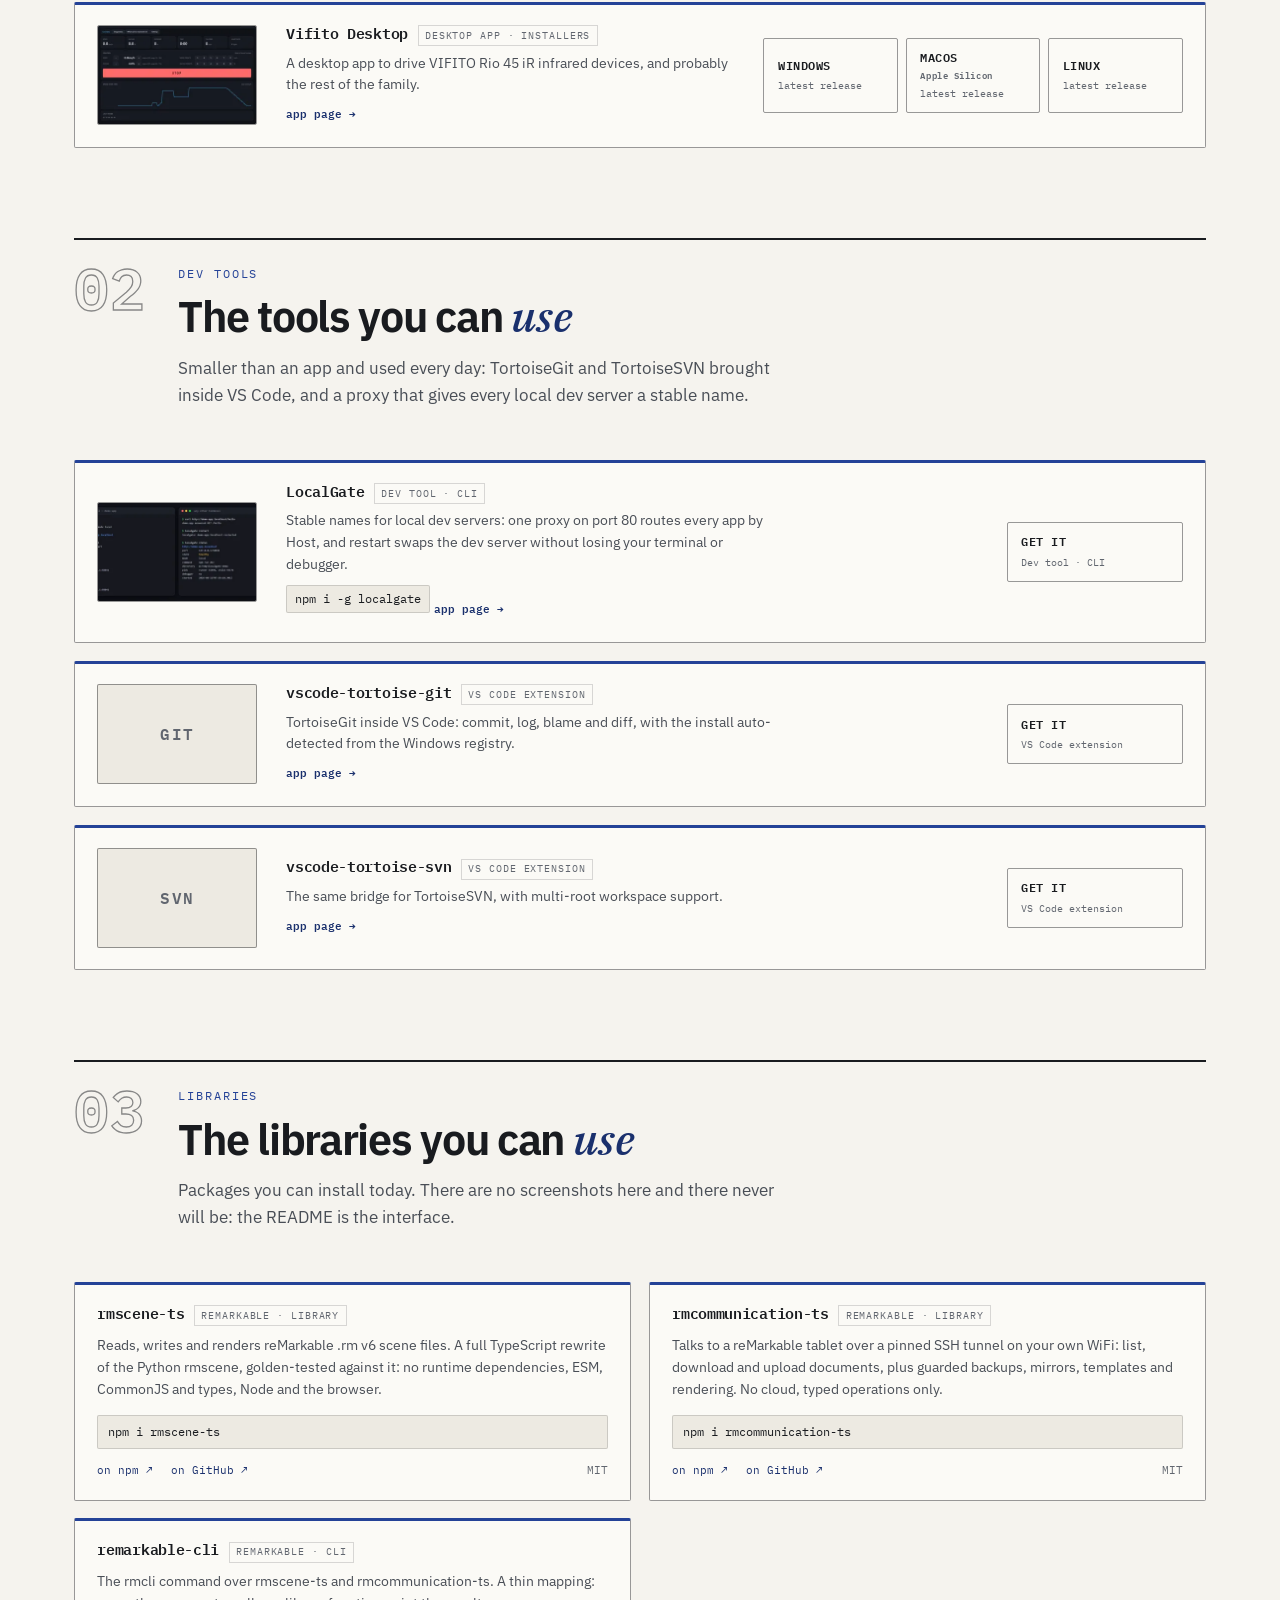
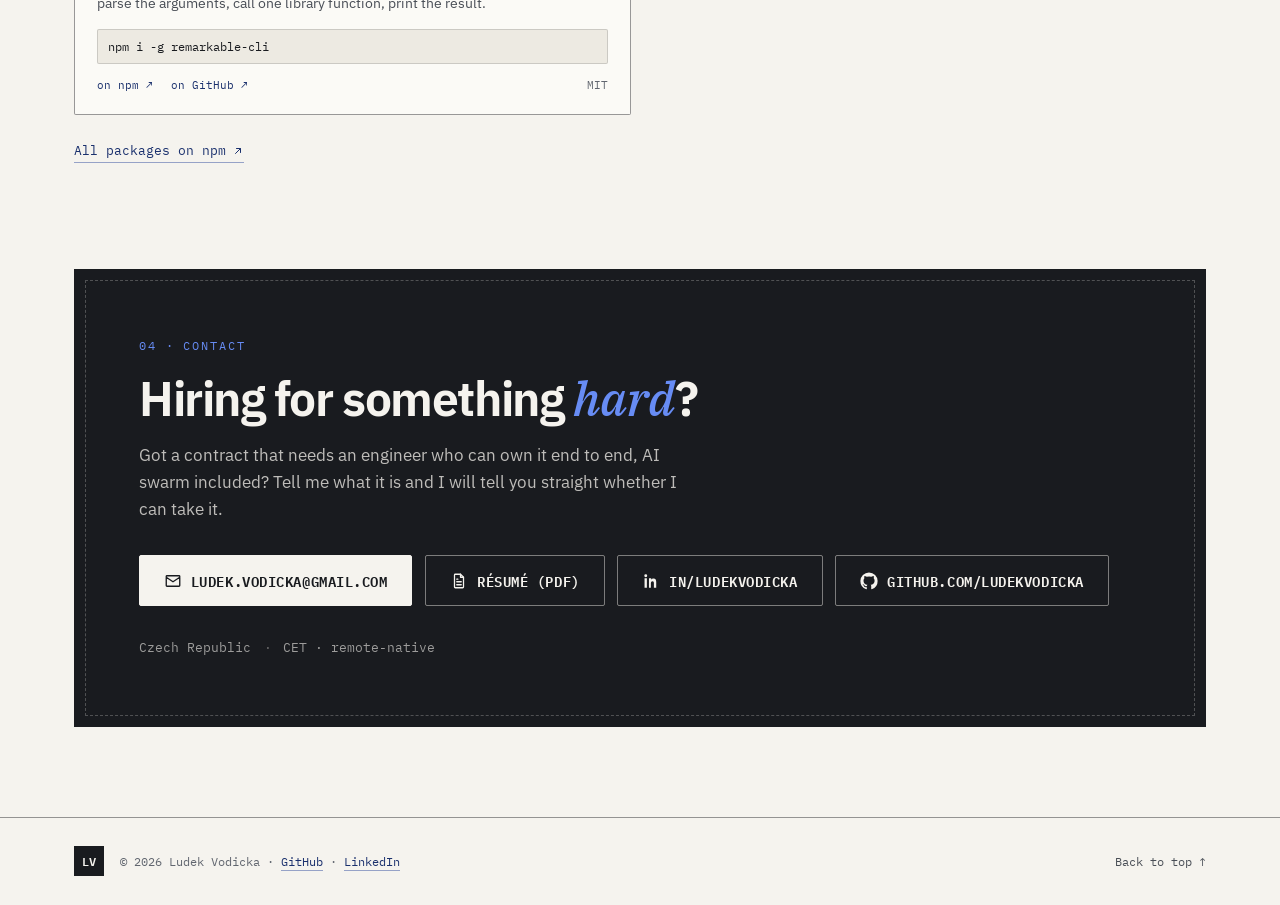
==== commit 0b519614: "Name the three home sections after what a visitor can do The section titles claimed authorship of ev" ====
--- a/index.html
+++ b/index.html
@@ -121,10 +121,12 @@
         <span class="section__no" aria-hidden="true">01</span>
         <div class="section__headbody">
           <p class="section__kicker">My apps</p>
-          <h2 class="section__title">The apps I've <em>built</em></h2>
+          <h2 class="section__title">The apps you can <em>use</em></h2>
           <p class="section__sub">
             Not just repositories: things you can actually run. Where there is an installer, pick
-            your platform and the file comes straight from the latest release.
+            your platform and the file comes straight from the latest release. There is a great deal
+            more, but it is commercial work built for clients and companies, so it lives in the
+            <a href="cv.html" class="ilink">CV</a> rather than here.
           </p>
         </div>
       </header>
@@ -137,7 +139,7 @@
         <span class="section__no" aria-hidden="true">02</span>
         <div class="section__headbody">
           <p class="section__kicker">Dev tools</p>
-          <h2 class="section__title">The tools I've <em>built</em></h2>
+          <h2 class="section__title">The tools you can <em>use</em></h2>
           <p class="section__sub">
             Smaller than an app and used every day: TortoiseGit and TortoiseSVN brought inside
             VS Code, and a proxy that gives every local dev server a stable name.
@@ -153,7 +155,7 @@
         <span class="section__no" aria-hidden="true">03</span>
         <div class="section__headbody">
           <p class="section__kicker">Libraries</p>
-          <h2 class="section__title">The libraries I've <em>published</em></h2>
+          <h2 class="section__title">The libraries you can <em>use</em></h2>
           <p class="section__sub">
             Packages you can install today. There are no screenshots here and there never will be:
             the README is the interface.
